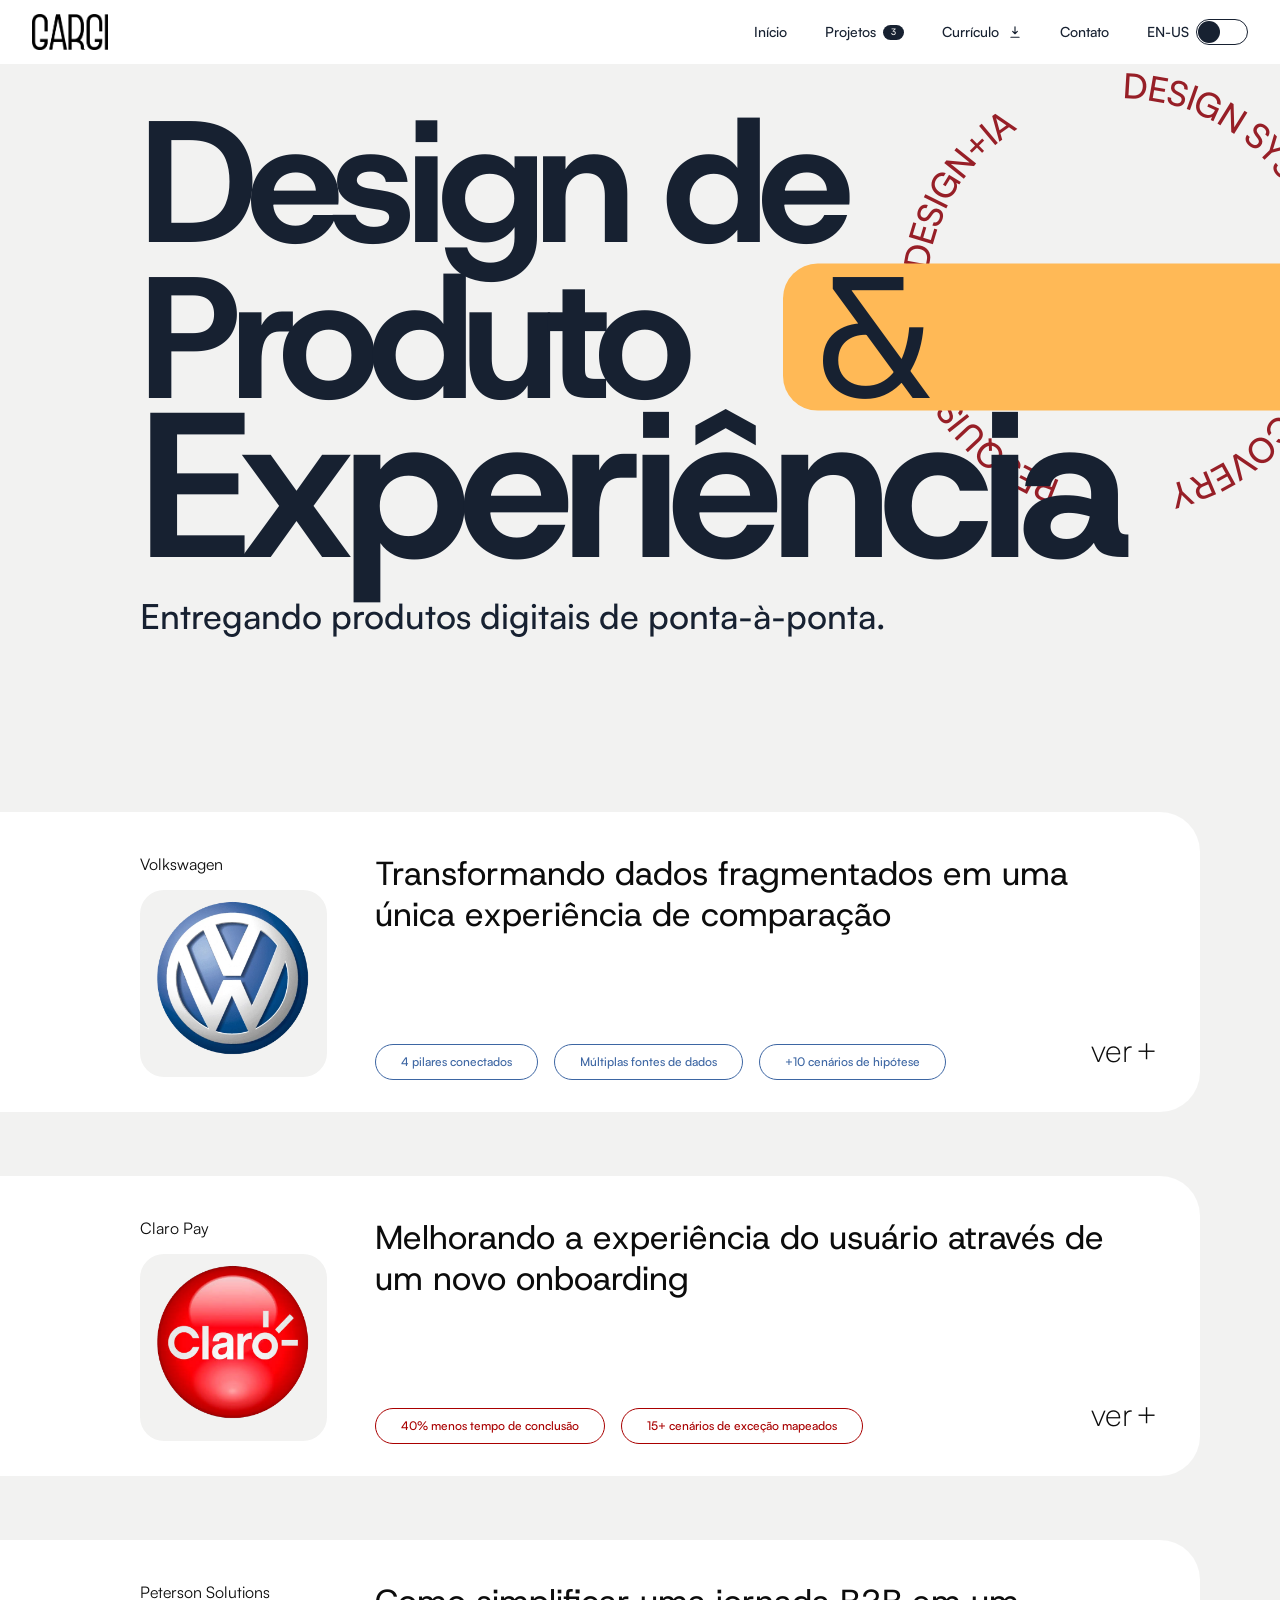
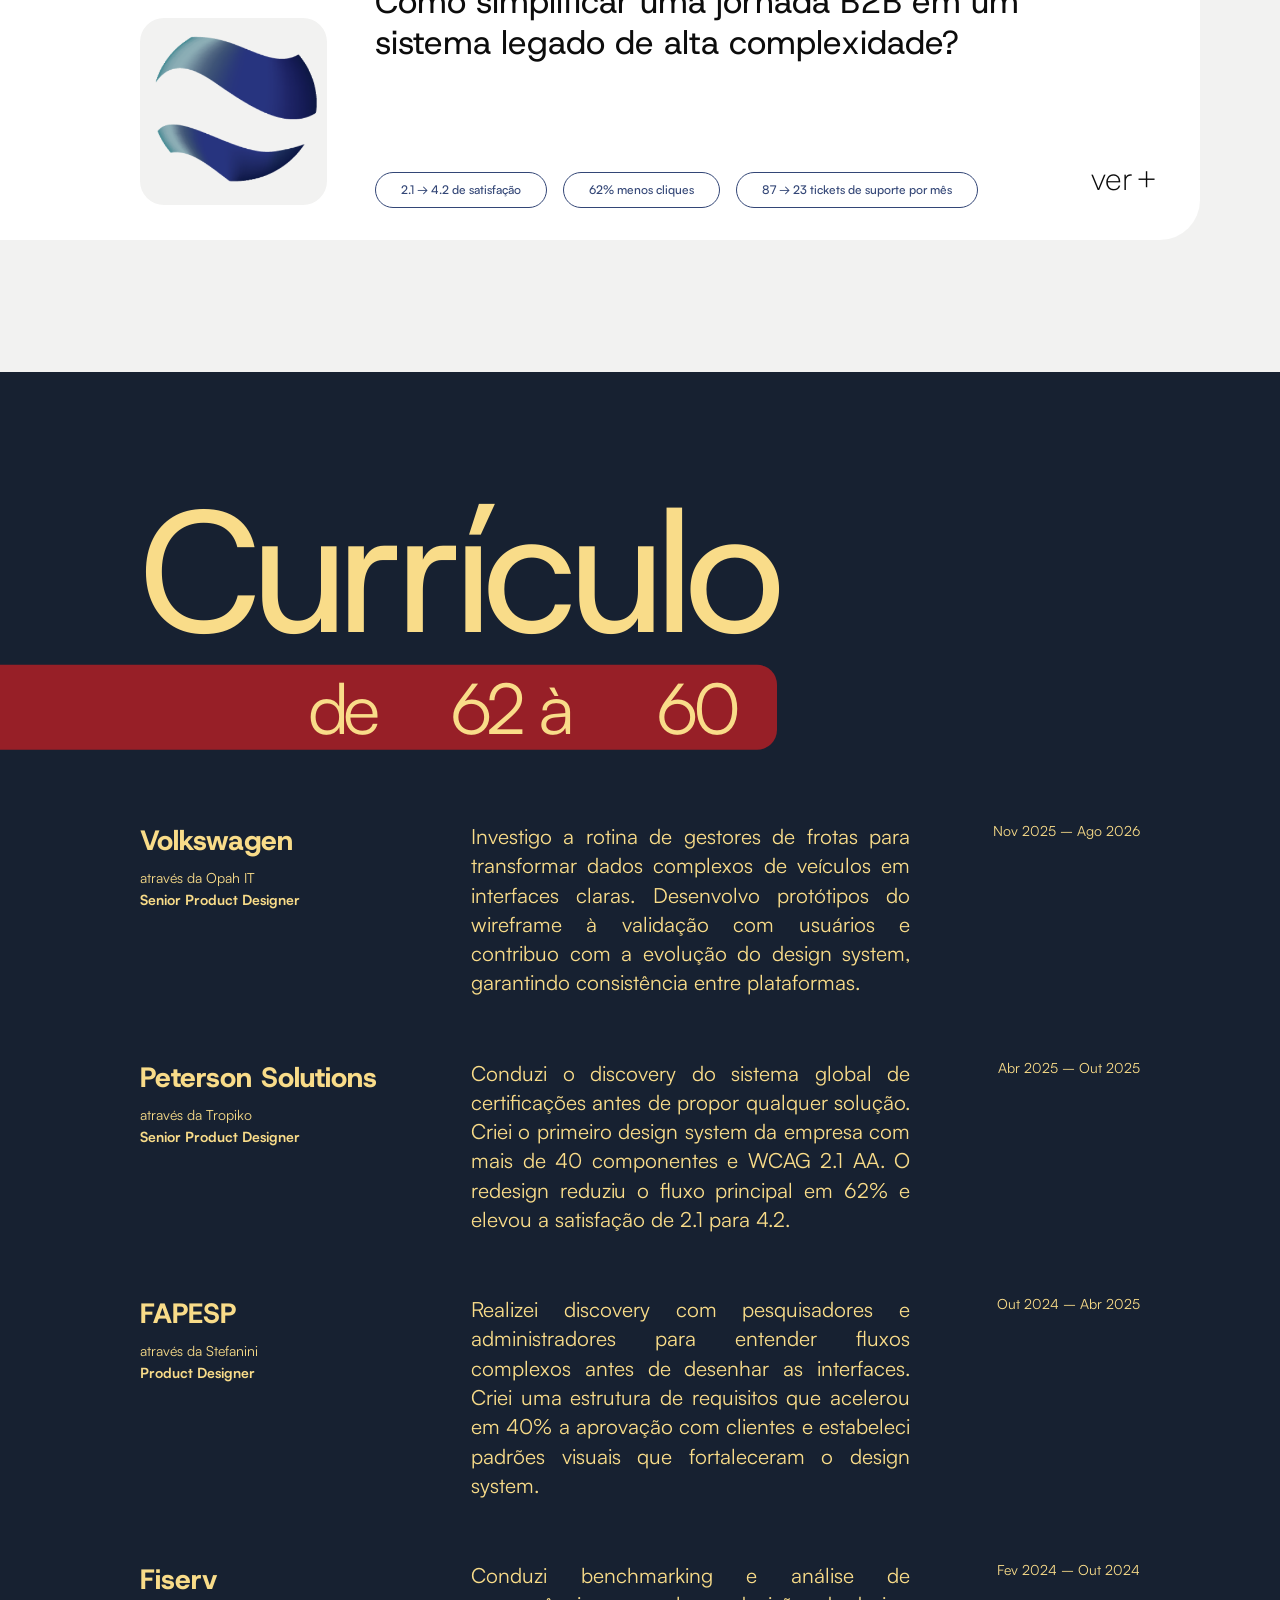
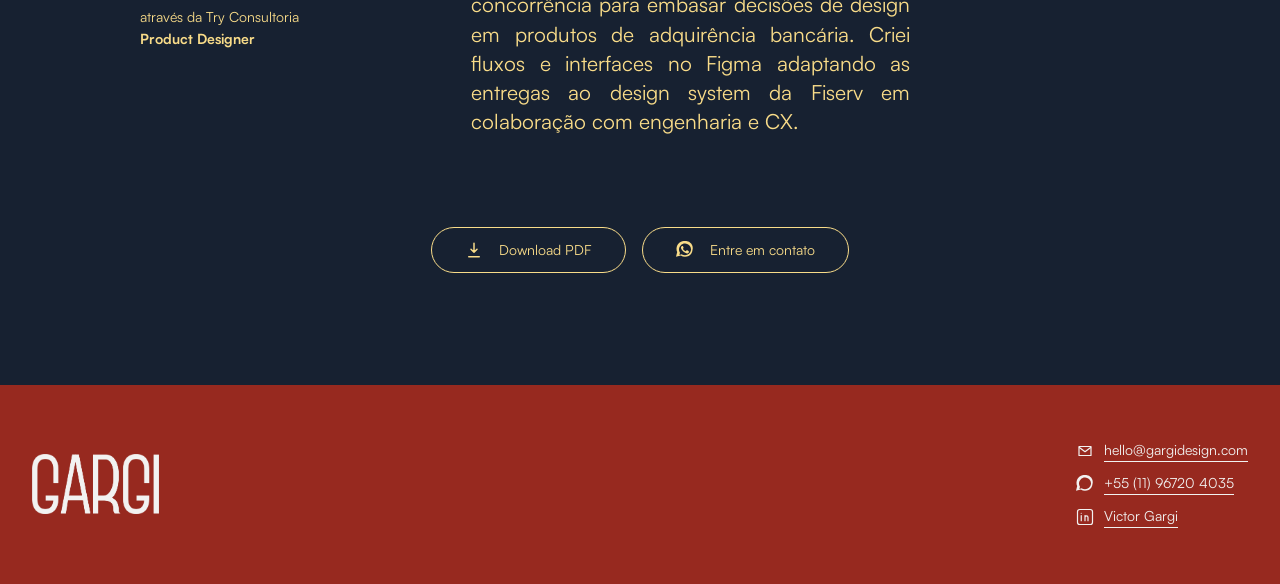
==== index.html @ 641004b5 "Cards de case no mobile: uma tag por linha e "ver +" alinhado ao texto da tag - "ver +" na linha da " ====
<!DOCTYPE html>
<html lang="pt-BR">
<head>
<meta charset="UTF-8">
<meta name="viewport" content="width=device-width, initial-scale=1.0">
<title>Gargi — Design de Produto &amp; Experiência</title>
<meta name="description" content="Victor Gargi — Product Design &amp; Experience. Entregando produtos digitais de ponta-à-ponta.">
<!-- Satoshi é hospedada localmente (assets/fonts) — licença confirmada, ver css/style.css -->
<link rel="stylesheet" href="css/style.css?v=202609301300">
</head>
<body>

<a href="#main" class="skip-link">Skip to main content</a>

<header class="site-header">
  <div class="site-header__container">
    <a href="/" class="logo">
      <img src="assets/images/logo-header.png" alt="Gargi" width="76" height="36" onerror="this.style.opacity=0">
    </a>

    <nav class="nav" aria-label="Navegação principal">
      <a href="#main" class="nav__link">Início</a>

      <div class="nav__item nav__item--dropdown">
        <button class="nav__button" aria-expanded="false" aria-controls="projects-menu">
          Projetos <span class="nav__badge">3</span>
        </button>
        <div class="nav__dropdown" id="projects-menu">
          <ul>
            <li><a href="case-volkswagen.html">Volkswagen</a></li>
            <li><a href="case-claro.html">Claro Pay</a></li>
            <li><a href="case-peterson.html">Peterson Solutions</a></li>
          </ul>
        </div>
      </div>

      <div class="nav__item">
        <a href="#curriculo" class="nav__link">Currículo</a>
        <a href="assets/cv-victor-gargi.pdf" class="nav__icon-link" aria-label="Baixar currículo em PDF" download>
          <svg class="icon icon--download" viewBox="0 0 24 24" fill="none" aria-hidden="true"><path d="M12 3v12m0 0l-4-4m4 4l4-4M5 21h14" stroke="currentColor" stroke-width="2" stroke-linecap="round" stroke-linejoin="round"/></svg>
        </a>
      </div>

      <a href="#footer" class="nav__link">Contato</a>

      <button class="lang-toggle" id="langToggle" type="button" aria-pressed="false" aria-label="Mudar idioma para inglês">
        <span class="lang-toggle__label">EN-US</span>
        <span class="lang-toggle__track"><span class="lang-toggle__thumb"></span></span>
      </button>
    </nav>
  </div>
</header>

<main id="main">

  <section class="section-hero">
    <h1 class="hero-heading js-hero-in" style="--d:0ms">
      <div class="hero-heading__block1">
        <span class="hero-line js-hero-in" style="--d:0ms"><span class="tr-design">Design</span><span class="tr-gap">&#160;</span><span class="tr-de">de</span></span>
        <span class="hero-line"><span class="tr-produto js-hero-in" style="--d:150ms">Produto&#160;&#160;&#160;</span><span class="amp-wrap">
          <span class="pattern-orange js-hero-in" style="--d:300ms" aria-hidden="true"></span>
          <span class="tr-amp js-hero-in" style="--d:850ms">&amp;</span>
        </span></span>
      </div>
      <div class="hero-heading__block2 hero-line js-hero-in" style="--d:600ms">Experiência</div>
      <svg class="curved-text" viewBox="0 0 466 466" aria-hidden="true">
        <path id="curvedTextPath" d="M 233 13 A 220 220 0 1 1 232.99 13" fill="none"/>
        <text>
          <!-- palavras com vãos iguais preenchendo o círculo todo: cada startOffset = soma das
               larguras anteriores + vãos (medidas na Satoshi 500 39px; circunferência 2π·220 ≈ 1382) -->
          <textPath href="#curvedTextPath" startOffset="0.00%">Design Systems</textPath>
          <textPath href="#curvedTextPath" startOffset="31.11%">Discovery</textPath>
          <textPath href="#curvedTextPath" startOffset="55.07%">Pesquisa</textPath>
          <textPath href="#curvedTextPath" startOffset="76.93%">Design+IA</textPath>
        </text>
      </svg>
    </h1>

    <p class="hero-subtitle js-hero-in" style="--d:750ms">Entregando produtos digitais de ponta-à-ponta.</p>
  </section>

  <section class="section-projects" aria-label="Projetos">

    <article class="case-card case-card--volkswagen reveal" id="volkswagen" data-reveal-index="0">
      <div class="case-card__inner">
        <div class="case-card__brand">
          <p class="case-card__client">Volkswagen</p>
          <div class="case-card__icon">
            <img src="assets/images/icon-volkswagen.png" alt="Volkswagen" width="187" height="187" loading="lazy" onerror="this.style.opacity=0">
          </div>
        </div>
        <div class="case-card__content">
          <h3 class="case-card__heading">Transformando dados fragmentados em uma única experiência de comparação</h3>
          <div class="case-card__tags">
            <span class="tag tag--blue">4 pilares conectados</span>
            <span class="tag tag--blue">Múltiplas fontes de dados</span>
            <span class="tag tag--blue">+10 cenários de hipótese</span>
            <a href="case-volkswagen.html" class="case-card__view">ver<span class="plus">&#160;+</span></a>
          </div>
        </div>
      </div>
    </article>

    <article class="case-card case-card--claro reveal" id="claro" data-reveal-index="1">
      <div class="case-card__inner">
        <div class="case-card__brand">
          <p class="case-card__client">Claro Pay</p>
          <div class="case-card__icon">
            <img src="assets/images/icon-claro.png" alt="Claro Pay" width="187" height="187" loading="lazy" onerror="this.style.opacity=0">
          </div>
        </div>
        <div class="case-card__content">
          <h3 class="case-card__heading">Melhorando a experiência do usuário através de um novo onboarding</h3>
          <div class="case-card__tags">
            <span class="tag tag--red">40% menos tempo de conclusão</span>
            <span class="tag tag--red">15+ cenários de exceção mapeados</span>
            <a href="case-claro.html" class="case-card__view">ver<span class="plus">&#160;+</span></a>
          </div>
        </div>
      </div>
    </article>

    <article class="case-card case-card--peterson reveal" id="peterson" data-reveal-index="2">
      <div class="case-card__inner">
        <div class="case-card__brand">
          <p class="case-card__client">Peterson Solutions</p>
          <div class="case-card__icon">
            <img src="assets/images/icon-peterson.png" alt="Peterson Solutions" width="197" height="187" loading="lazy" onerror="this.style.opacity=0">
          </div>
        </div>
        <div class="case-card__content">
          <h3 class="case-card__heading">Como simplificar uma jornada B2B em um sistema legado de alta complexidade?</h3>
          <div class="case-card__tags">
            <span class="tag tag--navy">2.1 → 4.2 de satisfação</span>
            <span class="tag tag--navy">62% menos cliques</span>
            <span class="tag tag--navy">87 → 23 tickets de suporte por mês</span>
            <a href="case-peterson.html" class="case-card__view">ver<span class="plus">&#160;+</span></a>
          </div>
        </div>
      </div>
    </article>

  </section>

  <section class="section-resume" id="curriculo">
    <div class="section-resume__container">
      <header class="resume-header">
        <h2 class="resume-heading">Currículo</h2>
        <div class="resume-daterange"><span>de <span class="count" data-count-to="2019">2019</span></span> <span class="dash">à</span> <span><span class="count" data-count-to="2026">2026</span></span></div>
      </header>

      <ol class="resume-list">
        <li class="resume-item reveal" data-reveal-index="0">
          <div class="resume-item__who">
            <h3>Volkswagen</h3>
            <p class="resume-item__via">através da Opah IT</p>
            <p class="resume-item__role">Senior Product Designer</p>
          </div>
          <p class="resume-item__desc">Investigo a rotina de gestores de frotas para transformar dados complexos de veículos em interfaces claras. Desenvolvo protótipos do wireframe à validação com usuários e contribuo com a evolução do design system, garantindo consistência entre plataformas.</p>
          <p class="resume-item__date">Nov 2025 – Ago 2026</p>
        </li>
        <li class="resume-item reveal" data-reveal-index="1">
          <div class="resume-item__who">
            <h3>Peterson Solutions</h3>
            <p class="resume-item__via">através da Tropiko</p>
            <p class="resume-item__role">Senior Product Designer</p>
          </div>
          <p class="resume-item__desc">Conduzi o discovery do sistema global de certificações antes de propor qualquer solução. Criei o primeiro design system da empresa com mais de 40 componentes e WCAG 2.1 AA. O redesign reduziu o fluxo principal em 62% e elevou a satisfação de 2.1 para 4.2.</p>
          <p class="resume-item__date">Abr 2025 – Out 2025</p>
        </li>
        <li class="resume-item reveal" data-reveal-index="2">
          <div class="resume-item__who">
            <h3>FAPESP</h3>
            <p class="resume-item__via">através da Stefanini</p>
            <p class="resume-item__role">Product Designer</p>
          </div>
          <p class="resume-item__desc">Realizei discovery com pesquisadores e administradores para entender fluxos complexos antes de desenhar as interfaces. Criei uma estrutura de requisitos que acelerou em 40% a aprovação com clientes e estabeleci padrões visuais que fortaleceram o design system.</p>
          <p class="resume-item__date">Out 2024 – Abr 2025</p>
        </li>
        <li class="resume-item reveal" data-reveal-index="3">
          <div class="resume-item__who">
            <h3>Fiserv</h3>
            <p class="resume-item__via">através da Try Consultoria</p>
            <p class="resume-item__role">Product Designer</p>
          </div>
          <p class="resume-item__desc">Conduzi benchmarking e análise de concorrência para embasar decisões de design em produtos de adquirência bancária. Criei fluxos e interfaces no Figma adaptando as entregas ao design system da Fiserv em colaboração com engenharia e CX.</p>
          <p class="resume-item__date">Fev 2024 – Out 2024</p>
        </li>
      </ol>

      <div class="resume-actions">
        <a href="assets/cv-victor-gargi.pdf" class="pill-button" download>
          <svg class="icon" viewBox="0 0 24 24" fill="none" aria-hidden="true"><path d="M12 3v12m0 0l-4-4m4 4l4-4M5 21h14" stroke="currentColor" stroke-width="2" stroke-linecap="round" stroke-linejoin="round"/></svg>
          Download PDF
        </a>
        <a href="https://wa.me/5511967204035" class="pill-button" target="_blank" rel="noopener">
          <svg class="icon" viewBox="0 0 24 24" fill="none" aria-hidden="true"><path d="M20.5 3.5A10.4 10.4 0 0012 0 10.5 10.5 0 001.6 14.8L0 21l6.4-1.6A10.5 10.5 0 0012 21a10.4 10.4 0 008.5-4.4A10.4 10.4 0 0022 12a10.4 10.4 0 00-1.5-8.5zM12 19a8 8 0 01-4.1-1.1l-.3-.2-3.1.8.8-3-.2-.3A8 8 0 1120 12a8 8 0 01-8 7zm4.4-5.9c-.2-.1-1.4-.7-1.7-.8s-.4-.1-.6.1-.7.8-.9 1-.3.2-.6.1a6.6 6.6 0 01-1.9-1.2 7.2 7.2 0 01-1.3-1.7c-.1-.2 0-.4.1-.5l.4-.4.2-.4a.5.5 0 000-.4c0-.1-.6-1.4-.8-1.9s-.4-.4-.6-.4h-.5a1 1 0 00-.7.3 2.9 2.9 0 00-.9 2.2 5.1 5.1 0 001.1 2.7 11.6 11.6 0 004.5 4c.6.3 1.1.4 1.5.6a3.6 3.6 0 001.6.1 2.7 2.7 0 001.8-1.2 2.2 2.2 0 00.1-1.2c-.1-.1-.2-.2-.4-.3z" fill="currentColor"/></svg>
          Entre em contato
        </a>
      </div>
    </div>
  </section>

</main>

<footer class="site-footer" id="footer">
  <div class="site-footer__container">
    <a href="/" class="logo logo--footer">
      <img src="assets/images/logo-footer.png" alt="Gargi" width="127" height="60" onerror="this.style.opacity=0">
    </a>

    <div class="footer-contact">
      <button class="footer-contact__item" id="copyEmail" type="button">
        <svg class="icon" viewBox="0 0 24 24" fill="none" aria-hidden="true"><path d="M4 6h16v12H4z" stroke="currentColor" stroke-width="1.6" stroke-linejoin="round"/><path d="M4 7l8 6 8-6" stroke="currentColor" stroke-width="1.6" stroke-linejoin="round"/></svg>
        <span><!--email_off-->hello@gargidesign.com<!--/email_off--></span>
      </button>
      <a class="footer-contact__item" href="https://wa.me/5511967204035" target="_blank" rel="noopener">
        <svg class="icon" viewBox="0 0 24 24" fill="none" aria-hidden="true"><path d="M20.5 3.5A10.4 10.4 0 0012 0 10.5 10.5 0 001.6 14.8L0 21l6.4-1.6A10.5 10.5 0 0012 21a10.4 10.4 0 008.5-4.4A10.4 10.4 0 0022 12a10.4 10.4 0 00-1.5-8.5zM12 19a8 8 0 01-4.1-1.1l-.3-.2-3.1.8.8-3-.2-.3A8 8 0 1120 12a8 8 0 01-8 7z" fill="currentColor"/></svg>
        <span>+55 (11) 96720 4035</span>
      </a>
      <a class="footer-contact__item" href="https://www.linkedin.com/in/victor-gargi/" target="_blank" rel="noopener">
        <svg class="icon" viewBox="0 0 24 24" fill="none" aria-hidden="true"><rect x="2" y="2" width="20" height="20" rx="3" stroke="currentColor" stroke-width="1.6"/><path d="M7 10v7M7 7v.01M12 17v-4.5a2 2 0 014 0V17M12 10v7" stroke="currentColor" stroke-width="1.6" stroke-linecap="round"/></svg>
        <span>Victor Gargi</span>
      </a>
    </div>
  </div>
</footer>

<script src="js/main.js?v=202609292010"></script>
</body>
</html>
---- css/style.css ----
/* ===================================================================
   Gargi — Portfolio · Design tokens & base
   Fonte de verdade: Figma "gargiPortfolio2026" · frame "01 - Home"

   Fontes (definitivas):
   - Satoshi: hospedada localmente (assets/fonts) — licença confirmada
     (Indian Type Foundry / Fontshare, uso comercial + web liberado).
   - Host Grotesk: hospedada localmente (assets/fonts), fonte de exibição
     definitiva para títulos grandes — licença SIL Open Font License
     (Google Fonts / Element Type), uso comercial + web liberado.
     Fonte variável (var. weight axis 100–900), um único arquivo cobre
     todos os pesos.
   =================================================================== */

@font-face {
  font-family: 'Satoshi';
  src: url('../assets/fonts/satoshi-regular.woff2') format('woff2');
  font-weight: 400; font-style: normal; font-display: swap;
}
@font-face {
  font-family: 'Satoshi';
  src: url('../assets/fonts/satoshi-italic.woff2') format('woff2');
  font-weight: 400; font-style: italic; font-display: swap;
}
@font-face {
  font-family: 'Satoshi';
  src: url('../assets/fonts/satoshi-light.woff2') format('woff2');
  font-weight: 300; font-style: normal; font-display: swap;
}
@font-face {
  font-family: 'Satoshi';
  src: url('../assets/fonts/satoshi-medium.woff2') format('woff2');
  font-weight: 500; font-style: normal; font-display: swap;
}
@font-face {
  font-family: 'Satoshi';
  src: url('../assets/fonts/satoshi-bold.woff2') format('woff2');
  font-weight: 700; font-style: normal; font-display: swap;
}
@font-face {
  font-family: 'Satoshi';
  src: url('../assets/fonts/satoshi-black.woff2') format('woff2');
  font-weight: 900; font-style: normal; font-display: swap;
}

@font-face {
  font-family: 'Host Grotesk';
  src: url('../assets/fonts/host-grotesk-variable.woff2') format('woff2-variations');
  font-weight: 100 900; font-style: normal; font-display: swap;
}
@font-face {
  font-family: 'Host Grotesk';
  src: url('../assets/fonts/host-grotesk-italic-variable.woff2') format('woff2-variations');
  font-weight: 100 900; font-style: italic; font-display: swap;
}

:root {
  /* cores */
  --ink: #172131;              /* texto principal / header / bg currículo */
  --card-ink: #0c0c0c;         /* texto dos cards de projeto */
  --paper: #ffffff;
  --paper-alt: #f2f2f1;
  --cream: #f9dc89;            /* texto sobre fundo escuro (currículo) */
  --red-pattern: #971f27;      /* PatternRed */
  --red-footer: #97291f;       /* fundo do footer */
  --orange-pattern: #FFB956;   /* PatternOrange — sólido, sem transparência */
  --curve-red: #971f27;        /* texto curvo "Design Systems..." */

  --accent-blue: #3d66a3;      /* tags Volkswagen */
  --accent-red: #a90000;       /* tags Claro */
  --accent-navy: #334676;      /* tags Peterson */

  /* tipografia */
  --font-display: 'Host Grotesk', 'Satoshi', sans-serif;
  --font-body: 'Satoshi', sans-serif;

  /* layout */
  --gutter: 140px;
  --header-h: 64px;
  --max-w: 1440px;
}

* { box-sizing: border-box; }
/* overflow-x: clip (em vez de hidden) corta o vazamento horizontal sem transformar
   html/body em contêiner de rolagem — com hidden nos dois, position: sticky
   (header, títulos de seção) deixa de funcionar. hidden fica como fallback. */
html { scroll-behavior: smooth; overflow-x: hidden; overflow-x: clip; }
body {
  margin: 0;
  background: var(--paper-alt); /* F2F2F1 — o header e os cards ficam #FFFFFF por cima, criando o contraste */
  color: var(--ink);
  font-family: var(--font-body);
  -webkit-font-smoothing: antialiased;
  overflow-x: hidden; /* contém o vazamento proposital do PatternOrange/PatternRed sem alargar a página */
  overflow-x: clip;
}
img { max-width: 100%; display: block; }
a { color: inherit; text-decoration: none; }
ul, ol { margin: 0; padding: 0; list-style: none; }
h1, h2, h3, p { margin: 0; }
button { font: inherit; background: none; border: none; cursor: pointer; color: inherit; padding: 0; }

.skip-link {
  position: absolute;
  left: 112px;
  top: -47px;
  width: 173px;
  padding: 10px 14px;
  background: var(--ink);
  color: var(--paper);
  border-radius: 0 0 8px 8px;
  z-index: 1000;
  transition: top .2s ease;
}
.skip-link:focus { top: 0; }

.icon { width: 18px; height: 18px; }

/* ===================================================================
   Header
   =================================================================== */
.site-header {
  position: sticky;
  top: 0;
  z-index: 100;
  background: var(--paper);
  height: var(--header-h);
  display: flex;
  align-items: center;
}
.site-header__container {
  width: 100%;
  max-width: var(--max-w);
  margin: 0 auto;
  display: flex;
  align-items: center;
  justify-content: space-between;
  padding: 16px 32px;
}
.logo img { height: 36px; width: auto; }

.nav { display: flex; align-items: center; gap: 38px; }
.nav__link, .nav__button {
  font-family: var(--font-body);
  font-weight: 500;
  font-size: 14px;
  color: var(--ink);
  display: inline-flex;
  align-items: center;
}
.nav__item { display: flex; align-items: center; gap: 9px; position: relative; }
.nav__item--dropdown { gap: 7px; }
.nav__button { gap: 7px; }
.nav__badge {
  background: var(--ink);
  color: var(--paper-alt);
  font-size: 9px;
  border-radius: 999px;
  padding: 1px 8px 2px;
  line-height: normal;
}
.nav__icon-link { color: var(--ink); display: inline-flex; }
.nav__icon-link .icon { width: 14px; height: 14px; }

.nav__dropdown {
  position: absolute;
  top: 100%;
  left: 50%;
  transform: translateX(-50%);
  padding-top: 13px;
  width: 280px;
  opacity: 0;
  pointer-events: none;
  transition: opacity .15s ease;
}
.nav__item--dropdown:hover .nav__dropdown,
.nav__item--dropdown:focus-within .nav__dropdown,
.nav__item--dropdown.is-open .nav__dropdown {
  opacity: 1;
  pointer-events: auto;
}
.nav__dropdown ul {
  background: rgba(242, 149, 79, 0.95);
  backdrop-filter: blur(6.5px);
  border-radius: 14px;
  padding: 21px 24px 21px 38px;
  display: flex;
  flex-direction: column;
  gap: 20px;
}
.nav__dropdown a { font-size: 17px; color: var(--ink); }

.lang-toggle { display: inline-flex; align-items: center; gap: 7px; }
.lang-toggle__label { font-family: var(--font-body); font-weight: 500; font-size: 14px; }
.lang-toggle__track {
  position: relative;
  width: 52px;
  height: 26px;
  border: 1px solid var(--ink);
  border-radius: 999px;
  display: block;
}
.lang-toggle__thumb {
  position: absolute;
  top: 1px;
  left: 1px;
  width: 22px;
  height: 22px;
  border-radius: 50%;
  background: var(--ink);
  transition: transform .2s ease;
}
.lang-toggle[aria-pressed="true"] .lang-toggle__thumb { transform: translateX(26px); }

/* --- Menu mobile (hambúrguer) — o botão é criado por main.js --- */
.nav-toggle { display: none; }

@media (max-width: 820px) {
  .nav-toggle {
    display: inline-flex;
    flex-direction: column;
    justify-content: center;
    gap: 6px;
    width: 44px;
    height: 44px;
    margin-right: -10px;
    padding: 10px;
    background: none;
    border: 0;
    color: var(--ink);
    cursor: pointer;
  }
  .nav-toggle__bar {
    display: block;
    width: 100%;
    height: 2px;
    border-radius: 2px;
    background: currentColor;
    transition: transform .35s cubic-bezier(.16,.8,.3,1), opacity .2s ease;
  }
  .is-menu-open .nav-toggle__bar:nth-child(1) { transform: translateY(8px) rotate(45deg); }
  .is-menu-open .nav-toggle__bar:nth-child(2) { opacity: 0; }
  .is-menu-open .nav-toggle__bar:nth-child(3) { transform: translateY(-8px) rotate(-45deg); }

  /* Painel: ocupa a tela abaixo do header */
  .js-nav .nav {
    position: fixed;
    top: var(--header-h);
    left: 0; right: 0; bottom: 0;
    flex-direction: column;
    align-items: flex-start;
    flex-wrap: nowrap;
    gap: 28px;
    padding: 36px var(--gutter) 48px;
    background: var(--paper);
    overflow-y: auto;
    opacity: 0;
    visibility: hidden;
    transform: translateY(-12px);
    transition: opacity .3s ease, transform .35s cubic-bezier(.16,.8,.3,1), visibility 0s linear .35s;
  }
  .js-nav.is-menu-open .nav {
    opacity: 1;
    visibility: visible;
    transform: none;
    transition-delay: 0s;
  }
  /* Itens entram em cascata */
  .js-nav .nav > * {
    opacity: 0;
    transform: translateY(10px);
    transition: opacity .35s ease, transform .45s cubic-bezier(.16,.8,.3,1);
  }
  .js-nav.is-menu-open .nav > * { opacity: 1; transform: none; }
  .js-nav.is-menu-open .nav > :nth-child(2) { transition-delay: .04s; }
  .js-nav.is-menu-open .nav > :nth-child(3) { transition-delay: .08s; }
  .js-nav.is-menu-open .nav > :nth-child(4) { transition-delay: .12s; }
  .js-nav.is-menu-open .nav > :nth-child(5) { transition-delay: .16s; }

  .js-nav .nav__link,
  .js-nav .nav__button {
    font-family: var(--font-display);
    font-weight: 800;
    font-size: 28px;
    line-height: 1.1;
  }
  .js-nav .nav__badge { font-size: 11px; }
  .js-nav .nav__icon-link .icon { width: 20px; height: 20px; }

  /* "Projetos": a lista fica sempre aberta dentro do painel */
  .js-nav .nav__item--dropdown { flex-direction: column; align-items: flex-start; gap: 0; }
  .js-nav .nav__dropdown {
    position: static;
    width: auto;
    padding-top: 14px;
    opacity: 1;
    pointer-events: auto;
    transform: none;
  }
  .js-nav .nav__dropdown ul {
    background: none;
    backdrop-filter: none;
    padding: 0 0 0 4px;
    gap: 12px;
  }
  .js-nav .nav__dropdown ul li { opacity: 1; transform: none; }
  .js-nav .nav__dropdown a { font-size: 18px; }
  .js-nav .lang-toggle { margin-top: 8px; }

  html.is-menu-locked { overflow: hidden; }
}

@media (max-width: 820px) and (prefers-reduced-motion: reduce) {
  .js-nav .nav, .js-nav .nav > *, .nav-toggle__bar { transition: none; }
}

/* ===================================================================
   Hero
   =================================================================== */
.section-hero {
  position: relative;
  max-width: var(--max-w);
  margin: 0 auto;
  padding: 40px var(--gutter) 140px; /* mais respiro entre o título e os cases */
  overflow: visible;
}

.hero-heading {
  position: relative;
  z-index: 1;
  font-family: var(--font-display);
  font-weight: 700;
  color: var(--ink);
  margin: 0 0 8px;
  /* matches block1's own font-size — needed so .curved-text (a direct child
     used purely for em-based responsive sizing) inherits the right scale */
  font-size: clamp(48px, 13.5vw, 194px);
}

/* Line 1+2 "Design de / Produto &" — Figma: 194px / line-height 149px */
.hero-heading__block1 {
  font-size: clamp(48px, 13.5vw, 194px);
  line-height: 0.9;   /* Figma: 149/194=0.768, mas a fonte substituta (General Sans) tem
                          ascendente/descendente maiores que a Typo Grotesk original — 0.9
                          evita colisão entre linhas. Reavaliar quando trocarmos a fonte real. */
}
.tr-design    { letter-spacing: -0.046em; }  /* -9px  @194px */
.tr-gap       { letter-spacing: -0.093em; }  /* -18px @194px */
.tr-de        { letter-spacing: -0.052em; }  /* -10px @194px */
.tr-produto   { letter-spacing: -0.057em; }  /* -11px @194px */

/* Line 3 "Experiência" — Figma: 231px / line-height 110px, distinctly bigger + tighter */
.hero-heading__block2 {
  font-size: clamp(57px, 16.1vw, 231px);
  line-height: 0.65;   /* Figma: 110/231=0.476 — mesma ressalva de métrica da fonte acima */
  letter-spacing: -0.048em; /* -11px @231px */
  margin-top: 0.02em;
}

/* PatternOrange — highlight bar centered on the & glyph (vertically centered
   via top:50%/translateY, so it tracks the glyph's own line box regardless
   of font metrics) and bled out to the true right edge of the page — same
   "past the page" language as the case cards below. */
.amp-wrap {
  position: relative;
  display: inline-block;
}
.tr-amp {
  position: relative;
  z-index: 2;
  letter-spacing: 0.026em; /* +5px @194px */
  font-weight: 400;
}
.pattern-orange {
  position: absolute;
  left: -0.18em;
  top: 50%;
  width: 100vw;
  height: 0.85em;
  background: var(--orange-pattern);
  border-radius: 0.2em;
  z-index: 0;
  transform: translateY(-50%);
  transform-origin: left center;
}

/* Curved "wheel" — lives inside the hero heading (so its em-based size
   tracks the heading's responsive font-size) but is unpinned from the &
   and anchored instead to the heading's own right edge, bleeding out past
   the page's right edge (clipped by body's overflow-x: hidden). Negative
   z-index so it passes BEHIND both the orange badge and the heading
   lettering, instead of sitting on top of them. */
.curved-text {
  position: absolute;
  top: -0.1em;
  right: -1.1em;
  width: 2.4em;
  height: 2.4em;
  overflow: visible;
  z-index: -1;
  pointer-events: none;
}
.curved-text text {
  font-family: var(--font-body);
  font-weight: 500;
  font-size: 39px;
  letter-spacing: -1px;
  text-transform: uppercase;
  fill: var(--curve-red);
}

.hero-subtitle {
  position: relative;
  z-index: 1;
  font-family: var(--font-body);
  font-weight: 500;
  font-size: clamp(22px, 2.7vw, 40px);
  line-height: 1.35;
  margin-top: 40px;
}

/* ===================================================================
   Projects — case cards (identity: left edge glued to frame border,
   asymmetric right gap — same "bleed" language as PatternOrange/Red)
   =================================================================== */
.section-projects {
  display: flex;
  flex-direction: column;
  max-width: var(--max-w);
  margin: 0 auto;
  padding-bottom: 100px; /* mais respiro entre os cases e o currículo */
  /* quanto os cards precisam "vazar" pra esquerda pra alcançar a borda real
     da janela (não só a borda do container centralizado) — 0 quando a
     janela é mais estreita que --max-w, já que aí o container já encosta
     na borda real e não há o que compensar. */
  --edge-bleed: min(0px, calc((var(--max-w) - 100vw) / 2));
}

.case-card { padding: 32px 80px 32px 0; }
.case-card__inner {
  background: var(--paper);
  border-radius: 0 40px 40px 0;
  display: flex;
  gap: 48px;
  align-items: flex-start;
  /* o vazamento vai só no retângulo/fundo visual (esse box), não no
     .case-card em volta — por isso o padding-left cresce na mesma medida
     que a margem negativa encolhe: o conteúdo (ícone/texto) continua
     exatamente na mesma posição de antes, só o fundo branco que se estende
     mais pra esquerda. Isso evita que o card "infle" de tamanho total. */
  margin-left: var(--edge-bleed);
  width: calc(100% - var(--edge-bleed));
  padding: 41px 90px 32px calc(var(--gutter) - var(--edge-bleed));
  min-height: 300px;
}
.case-card__brand { display: flex; flex-direction: column; gap: 15px; flex-shrink: 0; }
.case-card__client { font-family: var(--font-body); font-size: 16px; color: var(--card-ink); }
.case-card__icon {
  width: 187px;
  height: 187px;
  border-radius: 24px;
  overflow: hidden;
  background: #f2f2f1;
}
.case-card__icon img { width: 100%; height: 100%; object-fit: cover; }

.case-card__content {
  position: relative;
  flex: 1 1 0;
  display: flex;
  flex-direction: column;
  justify-content: space-between;
  min-height: 227px;
}
.case-card__view {
  position: absolute;
  right: -42px;
  bottom: 8px;
  font-family: var(--font-body);
  font-weight: 300;
  font-size: 32px;
  color: var(--card-ink);
  display: inline-flex;
}
.case-card__view .plus { letter-spacing: -5px; }
.case-card__heading {
  font-family: var(--font-display);
  font-weight: 400;
  font-size: clamp(24px, 2.6vw, 40px);
  line-height: 1.25;
  color: var(--card-ink);
  max-width: 46ch;
}
.case-card__tags { display: flex; flex-wrap: wrap; gap: 0 16px; margin-top: 16px; }
.tag {
  font-family: var(--font-body);
  font-weight: 500;
  font-size: 12px;
  border: 1px solid;
  border-radius: 40px;
  padding: 9px 25px;
  white-space: nowrap;
}
.tag--blue { color: var(--accent-blue); border-color: var(--accent-blue); }
.tag--red { color: var(--accent-red); border-color: var(--accent-red); }
.tag--navy { color: var(--accent-navy); border-color: var(--accent-navy); }

/* ===================================================================
   Currículo (resume)
   =================================================================== */
.section-resume {
  background: var(--ink); /* fundo sempre full-bleed, sem max-width aqui */
  color: var(--cream);
}
.section-resume__container {
  /* mesma estrutura do .section-hero: centraliza E aplica o gutter no
     mesmo elemento — antes o gutter era aplicado no .section-resume (full
     width) e só depois centralizava por dentro, o que gerava um inset
     diferente do resto da página sempre que a tela é mais larga que
     --max-w + gutters. Não mexe em nada da faixa/tag, que usa left:-100vw
     relativo ao próprio .resume-daterange, independente desse padding. */
  position: relative;
  max-width: var(--max-w);
  margin: 0 auto;
  padding: 112px var(--gutter);
}

.resume-header {
  position: relative;
  z-index: 1;
  display: flex;
  flex-direction: column;
  align-items: flex-start; /* sem isso, o flex esticava heading E faixa pra
                               largura toda do container (causa raiz do
                               "Currículo" e da medição em JS saírem errados) */
  gap: 0;
  /* setado pelo main.js com a largura real renderizada de .resume-heading
     ("Currículo"), pra faixa terminar exatamente no fim da palavra —
     mantido como fallback até o JS rodar */
  --resume-stripe-w: 320px;
}
.resume-heading {
  display: inline-block;
  font-family: var(--font-display);
  font-weight: 400;
  font-size: clamp(72px, 13.5vw, 194px);
  letter-spacing: -0.045em;
  line-height: 1.02;
  color: var(--cream);
}
/* PatternRed — largura travada no fim de "Currículo" (--resume-stripe-w),
   data alinhada à direita com 42px de margem até a ponta da tag, ponta
   arredondada à direita e sangrando pela esquerda (bem além da borda real
   da página). */
.resume-daterange {
  position: relative;
  display: flex;
  align-self: flex-start; /* .resume-header é flex-column e por padrão
                              esticava esse item pra largura toda */
  align-items: center;
  justify-content: flex-end;
  gap: 18px;
  padding-right: 42px;
  width: var(--resume-stripe-w);
  font-family: var(--font-body);
  font-weight: 400;
  font-size: clamp(36px, 5.5vw, 80px);
  letter-spacing: -0.08em;
  color: var(--cream);
}
.resume-daterange::before {
  content: '';
  position: absolute;
  top: 50%;
  left: -100vw;
  right: 0;
  transform: translateY(-50%);
  height: 1.2em;
  border-radius: 0 20px 20px 0;
  background: var(--red-pattern);
  z-index: 0;
}
.resume-daterange > * { position: relative; z-index: 1; }

.resume-list { position: relative; z-index: 1; padding-top: 40px; }
.resume-item {
  display: flex;
  gap: 80px;
  padding: 27px 0 34px;
}
.resume-item__who { flex: 0 0 251px; display: flex; flex-direction: column; gap: 4px; }
.resume-item__who h3 {
  font-family: var(--font-display);
  font-weight: 800;
  font-size: 28px;
  color: var(--cream);
  margin-bottom: 6px;
}
.resume-item__via { font-family: var(--font-body); font-size: 14px; color: var(--cream); }
.resume-item__role { font-family: var(--font-body); font-weight: 700; font-size: 14px; color: var(--cream); }
.resume-item__desc {
  flex: 1 1 0;
  max-width: 760px;
  font-family: var(--font-body);
  font-size: 20.9px;
  line-height: 1.4;
  text-align: justify;
  color: var(--cream);
}
.resume-item__date {
  flex: 0 0 150px;
  text-align: right;
  font-family: var(--font-body);
  font-size: 14px;
  color: var(--cream);
}

.resume-actions {
  position: relative;
  z-index: 1;
  display: flex;
  justify-content: center;
  gap: 16px;
  padding-top: 56px;
  flex-wrap: wrap;
}
.pill-button {
  display: inline-flex;
  align-items: center;
  gap: 16px;
  min-width: 190px;
  justify-content: center;
  padding: 13px 33px;
  border-radius: 999px;
  border: 1px solid var(--cream);
  font-family: var(--font-body);
  font-size: 14px;
  color: var(--cream);
}
.pill-button .icon { width: 18px; height: 18px; }

/* ===================================================================
   Footer
   =================================================================== */
.site-footer { background: var(--red-footer); color: var(--paper-alt); }
.site-footer__container {
  max-width: var(--max-w);
  margin: 0 auto;
  display: flex;
  align-items: center;
  justify-content: space-between;
  /* mesmo recuo lateral do .site-header__container, pra o logo do rodapé
     ficar alinhado com o do header */
  padding: 56px 32px;
  flex-wrap: wrap;
  gap: 40px;
}
.logo--footer img { height: 60px; width: auto; }

.footer-contact { display: flex; flex-direction: column; gap: 12px; align-items: flex-start; }
.footer-contact__item {
  display: inline-flex;
  align-items: center;
  gap: 10px;
  font-family: var(--font-body);
  font-size: 14px;
  color: var(--paper-alt);
}
.footer-contact__item span {
  border-bottom: 1px solid var(--paper-alt);
  padding-bottom: 2px;
}
.footer-contact__item .icon { width: 18px; height: 18px; }

/* ===================================================================
   Microinterações
   =================================================================== */

/* --- Entrada do Hero: fade + slide sutil ao carregar, um após o outro --- */
.js-hero-in {
  opacity: 0;
  transform: translateY(18px);
  transition: opacity .8s cubic-bezier(.16,.8,.3,1), transform .8s cubic-bezier(.16,.8,.3,1);
  transition-delay: var(--d, 0ms);
}
.js-hero-in.is-in { opacity: 1; transform: translateY(0); }
/* título: o h1 só faz fade (leva o texto curvo junto); o resto entra em
   sequência — "Design de" e "Produto" deslizando da esquerda, a faixa laranja
   vindo da direita (de fora da página) e "Experiência" da esquerda; o "&" só
   entra depois que a faixa assenta, deslizando por cima dela */
.hero-heading.js-hero-in { transform: none; }
.hero-line { display: block; }
.hero-line.js-hero-in,
.tr-produto.js-hero-in {
  display: inline-block;
  transform: translateX(-0.35em);
  transition-duration: .9s;
}
.hero-line.js-hero-in { display: block; }
.hero-line.js-hero-in.is-in,
.tr-produto.js-hero-in.is-in { transform: translateX(0); }
/* faixa: entra inteira pela direita, sem fade (já começa fora da tela) */
.pattern-orange.js-hero-in {
  opacity: 1;
  transform: translate(100%, -50%);
  transition: transform 1s cubic-bezier(.16,.8,.3,1) var(--d, 0ms);
}
.pattern-orange.js-hero-in.is-in { transform: translate(0, -50%); }
/* "&": percorre um bom trecho da faixa; o fade é curto para o deslize aparecer */
.tr-amp.js-hero-in {
  display: inline-block;
  transform: translateX(2em);
  transition: opacity .3s ease var(--d, 0ms), transform .75s cubic-bezier(.16,.8,.3,1) var(--d, 0ms);
}
.tr-amp.js-hero-in.is-in { transform: translateX(0); }

/* Texto curvo: rotação lenta e contínua */
@media (prefers-reduced-motion: no-preference) {
  .curved-text {
    animation: spin-slow 40s linear infinite;
    transform-origin: 50% 50%;
  }
}
@keyframes spin-slow { to { transform: rotate(360deg); } }

/* --- Navegação --- */
.nav__link, .nav__button {
  position: relative;
}
.nav__link::after, .nav__button::after {
  content: '';
  position: absolute;
  left: 0; right: 0; bottom: -4px;
  height: 1px;
  background: currentColor;
  transform: scaleX(0);
  transform-origin: left;
  transition: transform .3s cubic-bezier(.16,.8,.3,1);
}
.nav__link:hover::after, .nav__button:hover::after,
.nav__link:focus-visible::after, .nav__button:focus-visible::after { transform: scaleX(1); }

.nav__dropdown {
  transform: translate(-50%, 6px);
  transition: opacity .25s ease, transform .25s cubic-bezier(.16,.8,.3,1);
}
.nav__item--dropdown:hover .nav__dropdown,
.nav__item--dropdown:focus-within .nav__dropdown,
.nav__item--dropdown.is-open .nav__dropdown {
  transform: translate(-50%, 0);
}
.nav__dropdown ul li {
  opacity: 0;
  transform: translateY(6px);
  transition: opacity .3s ease, transform .3s ease;
}
.nav__item--dropdown:hover .nav__dropdown ul li,
.nav__item--dropdown:focus-within .nav__dropdown ul li,
.nav__item--dropdown.is-open .nav__dropdown ul li { opacity: 1; transform: translateY(0); }
.nav__dropdown ul li:nth-child(1) { transition-delay: .03s; }
.nav__dropdown ul li:nth-child(2) { transition-delay: .07s; }
.nav__dropdown ul li:nth-child(3) { transition-delay: .11s; }
.nav__dropdown ul li:nth-child(4) { transition-delay: .15s; }

.lang-toggle__track { transition: border-color .2s ease; }
.lang-toggle__thumb { transition: transform .3s cubic-bezier(.34,1.56,.64,1); }
.lang-toggle:active .lang-toggle__thumb { transform: scale(.82); }
.lang-toggle[aria-pressed="true"]:active .lang-toggle__thumb { transform: translateX(26px) scale(.82); }

/* --- Cards de projeto: hover + entrada por scroll --- */
.case-card__inner {
  transition: transform .35s cubic-bezier(.16,.8,.3,1), box-shadow .35s ease;
}
.case-card__inner:hover {
  transform: translateY(-6px);
  box-shadow: 0 24px 48px -20px rgba(23, 33, 49, .28);
}
.case-card__icon { transition: transform .35s cubic-bezier(.16,.8,.3,1); }
.case-card__inner:hover .case-card__icon { transform: scale(1.04); }
.case-card__view { transition: transform .3s cubic-bezier(.16,.8,.3,1), gap .3s ease; }
.case-card__inner:hover .case-card__view { transform: translateX(6px); }

.reveal {
  opacity: 0;
  transform: translateY(32px);
  transition: opacity .7s cubic-bezier(.16,.8,.3,1), transform .7s cubic-bezier(.16,.8,.3,1);
  transition-delay: calc(var(--reveal-index, 0) * 90ms);
}
.reveal.is-in { opacity: 1; transform: translateY(0); }
/* Cards dos cases: em vez de subir, o retângulo entra inteiro da esquerda
   (de fora da página, do lado em que ele sangra). O deslize fica no
   .case-card__inner com a propriedade `translate` — separada do `transform`
   do hover — e o .case-card continua parado, para o IntersectionObserver
   enxergá-lo na posição real. */
.case-card.reveal { opacity: 1; transform: none; }
.case-card.reveal .case-card__inner {
  translate: -100% 0;
  transition:
    transform .35s cubic-bezier(.16,.8,.3,1),
    box-shadow .35s ease,
    translate 1s cubic-bezier(.16,.8,.3,1) calc(var(--reveal-index, 0) * 120ms);
}
.case-card.reveal.is-in .case-card__inner { translate: 0 0; }

/* --- Entrada do Currículo: mesma lógica da faixa laranja do hero ---
   O main.js põe .is-in no .resume-header quando ele aparece no scroll:
   "Currículo" desliza da direita e, ao mesmo tempo, a faixa vermelha entra
   inteira pela esquerda (de fora da página, do lado em que ela sangra);
   quando a faixa assenta, os números também chegam de fora da página pela
   esquerda, percorrendo a faixa, já contando do zero (a contagem é disparada
   pelo JS junto com o início desse deslize — manter o delay .6s em sincronia
   com COUNT_DELAY no main.js). */
.resume-heading {
  opacity: 0;
  transform: translateX(0.35em);
  transition: opacity .8s cubic-bezier(.16,.8,.3,1), transform .9s cubic-bezier(.16,.8,.3,1);
}
.resume-daterange::before {
  transform: translate(-100%, -50%);
  transition: transform 1s cubic-bezier(.16,.8,.3,1);
}
/* -100vw garante que eles partam de fora da tela em qualquer largura; sem
   fade, como a faixa — o que esconde é estar fora da página */
.resume-daterange > * {
  transform: translateX(-100vw);
  transition: transform 1s cubic-bezier(.16,.8,.3,1) .6s;
}
.resume-header.is-in .resume-heading,
.resume-header.is-in .resume-daterange > * { opacity: 1; transform: translateX(0); }
.resume-header.is-in .resume-daterange::before { transform: translate(0, -50%); }

@media (prefers-reduced-motion: reduce) {
  .js-hero-in, .hero-line.js-hero-in, .tr-produto.js-hero-in, .tr-amp.js-hero-in, .reveal { transition: none; opacity: 1; transform: none; }
  .pattern-orange.js-hero-in { transition: none; transform: translate(0, -50%); }
  .curved-text { animation: none; }
  .case-card__inner, .case-card__icon, .case-card__view, .lang-toggle__thumb { transition: none; }
  .case-card.reveal .case-card__inner { transition: none; translate: none; }
  .resume-heading, .resume-daterange > * { transition: none; opacity: 1; transform: none; }
  .resume-daterange::before { transition: none; transform: translateY(-50%); }
}

/* ===================================================================
   Responsive
   =================================================================== */
@media (max-width: 900px) {
  :root { --gutter: 32px; }
  .nav { gap: 20px; flex-wrap: wrap; }
  .section-hero { padding-bottom: 72px; }
  .section-projects { padding-bottom: 56px; }
  .case-card { padding: 16px 24px 16px 0; }
  /* Card em grade: logo 20% menor (187 → 150px) à esquerda e o título ao
     lado, com o mesmo vão de 24px; tags e "ver +" embaixo, na largura toda
     (tags não quebram linha e não caberiam na coluna ao lado do logo).
     .case-card__brand/__content viram "contents" para os filhos entrarem
     direto na grade. */
  .case-card__inner {
    display: grid;
    /* logo: 150px a partir de ~390px; em telas mais estreitas encolhe para o
       título manter ~128px e não partir palavras no meio */
    grid-template-columns: clamp(80px, 100vw - 240px, 150px) minmax(0, 1fr);
    gap: 0 24px; /* sem o gap de 48px do desktop entre as linhas */
    padding: 32px;
    min-height: 0;
  }
  .case-card__brand, .case-card__content { display: contents; }
  .case-card__client { grid-column: 1 / -1; grid-row: 1; margin-bottom: 12px; }
  .case-card__icon {
    grid-column: 1; grid-row: 2;
    width: 100%; height: auto; aspect-ratio: 1;
    border-radius: 19px; /* 24 × 0,8 */
  }
  .case-card__heading {
    grid-column: 2 / -1; grid-row: 2;
    align-self: center;
    max-width: none;
    font-size: clamp(16px, 4.6vw, 24px);
    line-height: 1.25;
    overflow-wrap: break-word; /* rede de segurança em telas bem estreitas */
  }
  /* tags e "ver +" 20% menores, acompanhando o logo. Uma tag por linha na
     1ª coluna; o "ver +" fica na 2ª, na linha da última tag (as regras com
     :has escolhem a linha conforme o número de tags), com a linha de base do
     texto alinhada à do texto da tag. */
  .case-card__tags {
    grid-column: 1 / -1; grid-row: 3;
    display: grid;
    grid-template-columns: minmax(0, 1fr) auto;
    gap: 10px;
    justify-items: start;
    align-items: baseline;
    margin-top: 40px;
  }
  .case-card .tag { grid-column: 1; font-size: 11px; padding: 6px 20px; }
  .case-card__view {
    grid-column: 2; grid-row: 1;
    position: static;
    line-height: 1;
    font-size: 26px;
  }
  .case-card__tags:has(> .tag:nth-child(2)) .case-card__view { grid-row: 2; }
  .case-card__tags:has(> .tag:nth-child(3)) .case-card__view { grid-row: 3; }
  .case-card__tags:has(> .tag:nth-child(4)) .case-card__view { grid-row: 4; }
  .case-card__view .plus { letter-spacing: -4px; }
  /* telas bem estreitas: as tags mais longas não cabem ao lado do "ver +" —
     ele desce para uma linha própria, no canto direito */
  @media (max-width: 359px) {
    .case-card__tags:has(> .tag:nth-child(1)) .case-card__view { grid-column: 1 / -1; grid-row: auto; justify-self: end; margin-top: 6px; }
  }
  .resume-item { flex-direction: column; gap: 12px; }
  /* idem: as bases de 251px/150px viravam altura e abriam vãos entre os itens */
  .resume-item > .resume-item__who,
  .resume-item > .resume-item__desc,
  .resume-item > .resume-item__date { flex: 0 0 auto; }
  .resume-item__date { text-align: left; }
  .resume-item__desc { text-align: left; font-size: 18px; } /* justificado abre "rios" na coluna estreita */
  /* faixa "de 2019 à 2026": cresce até caber a data, sem quebrar linha */
  .resume-daterange { min-width: max-content; font-size: clamp(26px, 7.5vw, 36px); gap: 10px; padding-right: 24px; }
  .resume-daterange > * { white-space: nowrap; }
  /* contatos do rodapé: área de toque de 44px */
  .footer-contact { gap: 4px; }
  .footer-contact__item { min-height: 44px; }
}
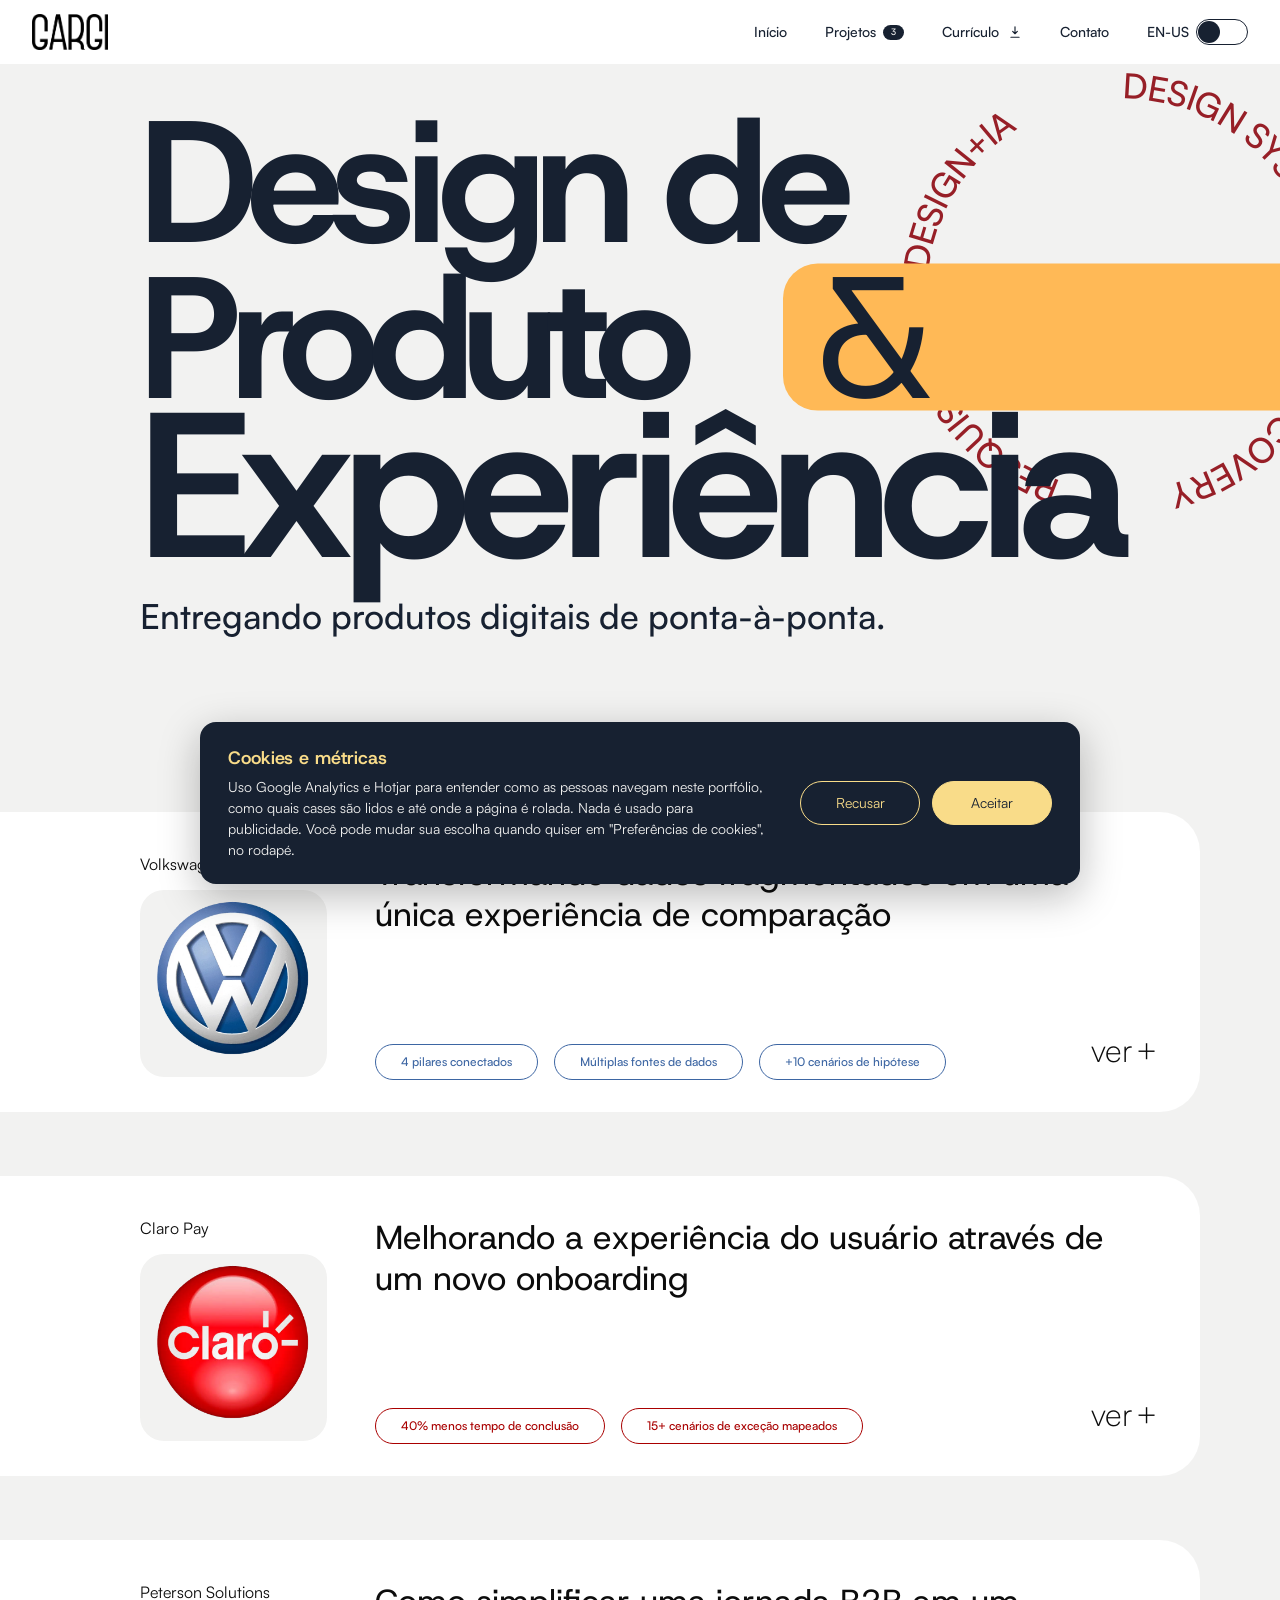
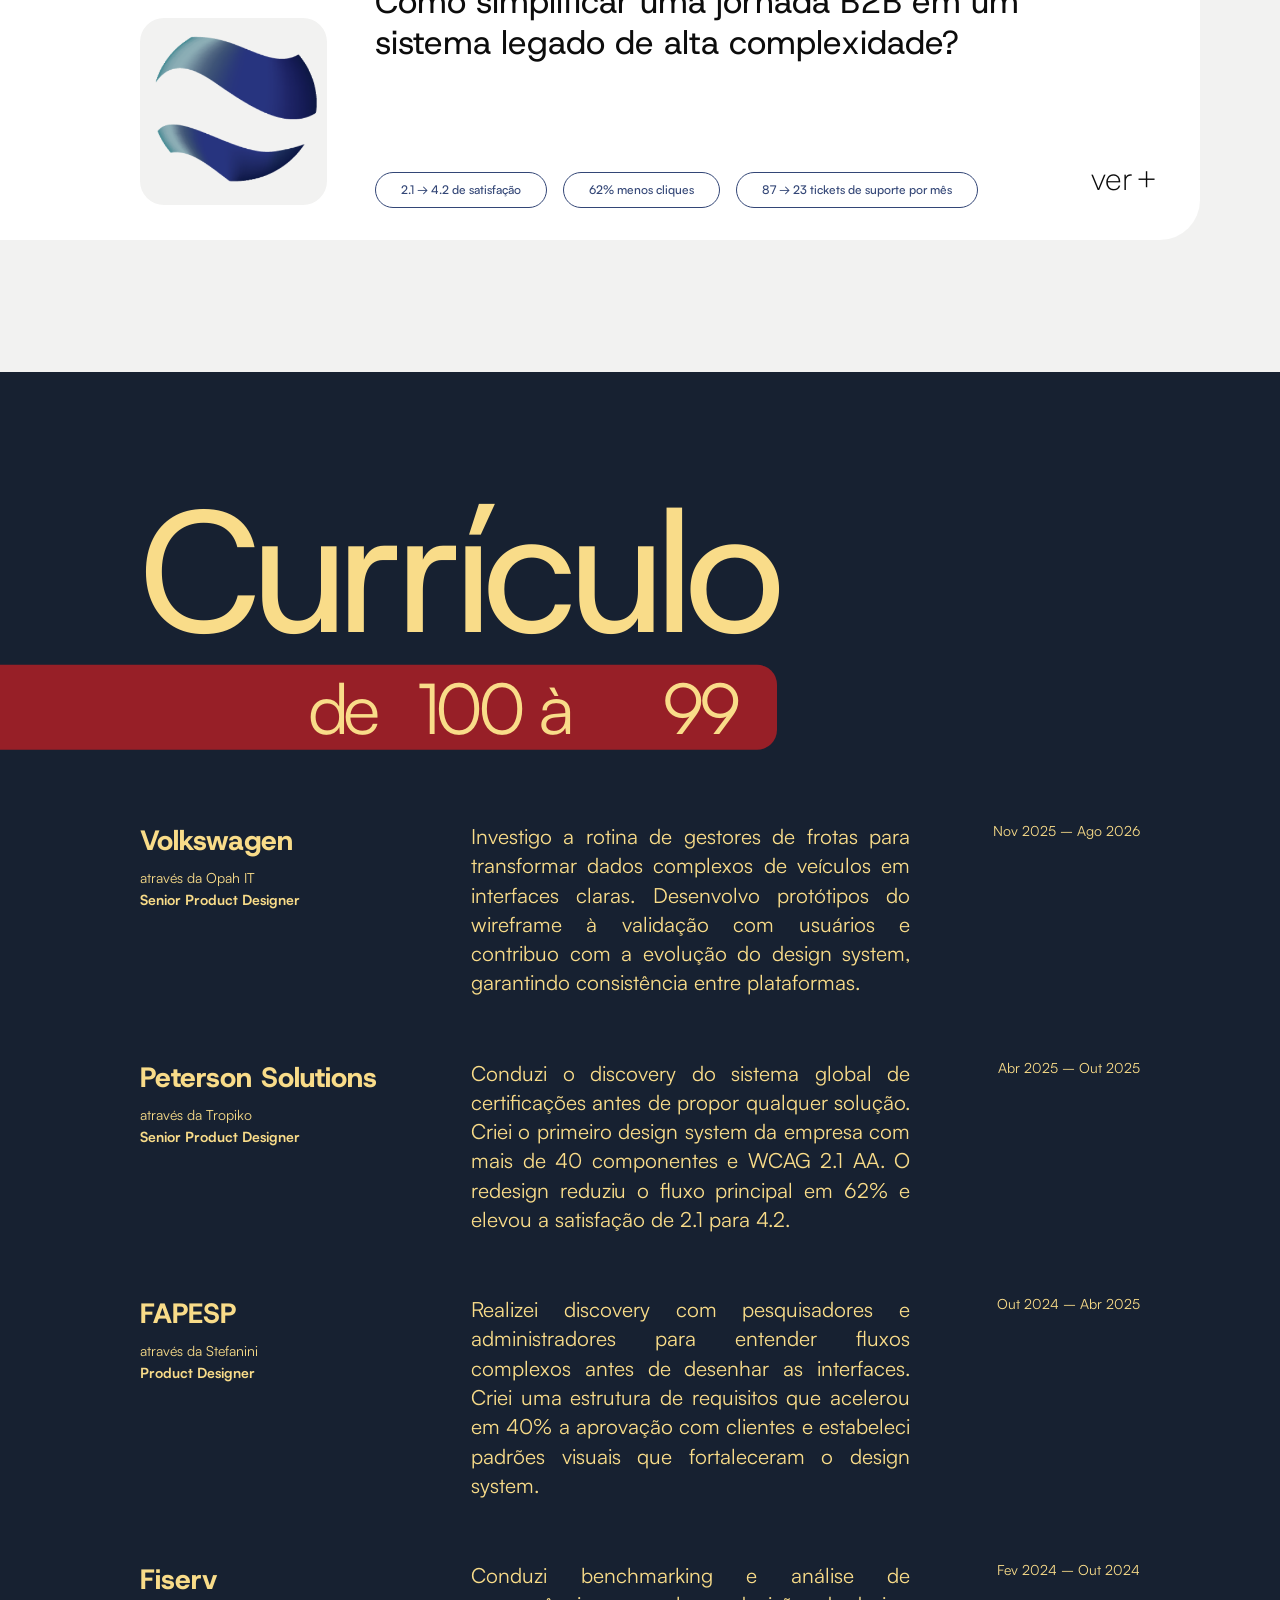
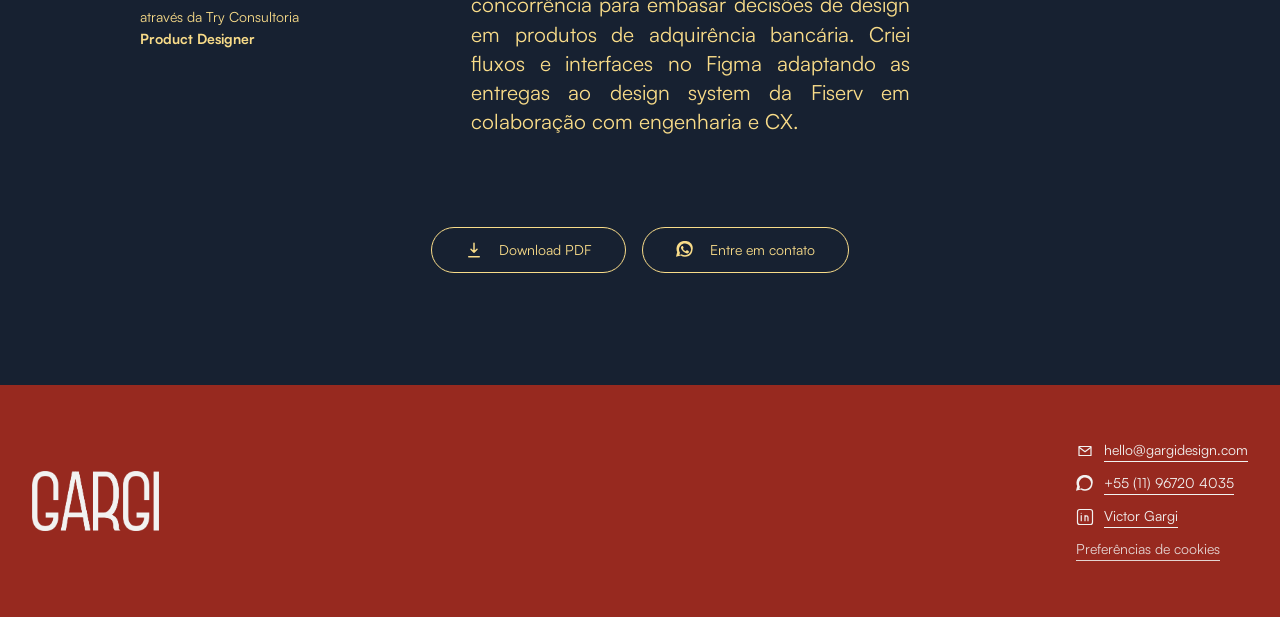
==== commit 6546847b: "Banner de consentimento LGPD + GTM, dropdown "Projetos" amarelo e espaço entre linhas de tags - Bann" ====
--- a/index.html
+++ b/index.html
@@ -3,10 +3,13 @@
 <head>
 <meta charset="UTF-8">
 <meta name="viewport" content="width=device-width, initial-scale=1.0">
+<!-- Consentimento LGPD + Google Tag Manager (GA4 e Hotjar ficam no GTM) -->
+<script src="js/consent.js?v=202609301200"></script>
 <title>Gargi — Design de Produto &amp; Experiência</title>
 <meta name="description" content="Victor Gargi — Product Design &amp; Experience. Entregando produtos digitais de ponta-à-ponta.">
 <!-- Satoshi é hospedada localmente (assets/fonts) — licença confirmada, ver css/style.css -->
-<link rel="stylesheet" href="css/style.css?v=202609301300">
+<link rel="stylesheet" href="css/style.css?v=202609301800">
+<link rel="stylesheet" href="css/consent.css?v=202609300100">
 </head>
 <body>
 
--- a/css/style.css
+++ b/css/style.css
@@ -180,8 +180,7 @@
   pointer-events: auto;
 }
 .nav__dropdown ul {
-  background: rgba(242, 149, 79, 0.95);
-  backdrop-filter: blur(6.5px);
+  background: var(--orange-pattern); /* mesmo amarelo da faixa do "&" na hero */
   border-radius: 14px;
   padding: 21px 24px 21px 38px;
   display: flex;
@@ -491,7 +490,7 @@
   color: var(--card-ink);
   max-width: 46ch;
 }
-.case-card__tags { display: flex; flex-wrap: wrap; gap: 0 16px; margin-top: 16px; }
+.case-card__tags { display: flex; flex-wrap: wrap; gap: 12px 16px; margin-top: 16px; } /* 12px entre linhas quando as tags quebram (tablet) */
 .tag {
   font-family: var(--font-body);
   font-weight: 500;
--- a/css/consent.css
+++ b/css/consent.css
@@ -0,0 +1,90 @@
+/* ===================================================================
+   Gargi — Portfolio · Banner de cookies (LGPD)
+   Usa os tokens de css/style.css (carregar depois dele)
+   =================================================================== */
+
+.consent-banner {
+  position: fixed;
+  left: 16px;
+  right: 16px;
+  bottom: 16px;
+  z-index: 1000;
+  max-width: 880px;
+  margin: 0 auto;
+  background: var(--ink);
+  color: var(--paper-alt);
+  border-radius: 16px;
+  box-shadow: 0 12px 40px rgba(12, 12, 12, .28);
+  opacity: 0;
+  transform: translateY(16px);
+  transition: opacity .35s cubic-bezier(.16,.8,.3,1), transform .45s cubic-bezier(.16,.8,.3,1);
+}
+.consent-banner.is-open { opacity: 1; transform: translateY(0); }
+.consent-banner[hidden] { display: none; }
+
+.consent-banner__inner {
+  display: flex;
+  align-items: center;
+  gap: 32px;
+  padding: 24px 28px;
+}
+.consent-banner__copy { flex: 1 1 auto; min-width: 0; }
+.consent-banner__title {
+  font-family: var(--font-display);
+  font-size: 18px;
+  font-weight: 600;
+  color: var(--cream);
+  margin: 0 0 6px;
+}
+.consent-banner__text {
+  font-family: var(--font-body);
+  font-size: 14px;
+  line-height: 1.5;
+  margin: 0;
+}
+
+.consent-banner__actions { display: flex; gap: 12px; flex-shrink: 0; }
+
+/* mesmas proporções do .pill-button; os dois botões têm o mesmo peso
+   visual, recusar é tão fácil quanto aceitar */
+.consent-btn {
+  display: inline-flex;
+  align-items: center;
+  justify-content: center;
+  min-width: 120px;
+  padding: 12px 28px;
+  border-radius: 999px;
+  border: 1px solid var(--cream);
+  font-family: var(--font-body);
+  font-size: 14px;
+  cursor: pointer;
+  transition: background-color .2s ease, color .2s ease;
+}
+.consent-btn--ghost { background: transparent; color: var(--cream); }
+.consent-btn--ghost:hover { background: rgba(249, 220, 137, .12); }
+.consent-btn--solid { background: var(--cream); color: var(--ink); }
+.consent-btn--solid:hover { background: var(--orange-pattern); border-color: var(--orange-pattern); }
+.consent-btn:focus-visible {
+  outline: 2px solid var(--orange-pattern);
+  outline-offset: 3px;
+}
+
+/* link "Preferências de cookies" no rodapé (herda .footer-contact__item) */
+.footer-contact__item--cookies {
+  background: none;
+  border: 0;
+  padding: 0;
+  cursor: pointer;
+  opacity: .85;
+}
+.footer-contact__item--cookies:hover { opacity: 1; }
+
+@media (max-width: 720px) {
+  .consent-banner__inner { flex-direction: column; align-items: stretch; gap: 20px; padding: 20px; }
+  .consent-banner__actions { width: 100%; }
+  .consent-btn { flex: 1 1 0; min-width: 0; }
+}
+
+@media (prefers-reduced-motion: reduce) {
+  .consent-banner { transition: none; transform: none; }
+}
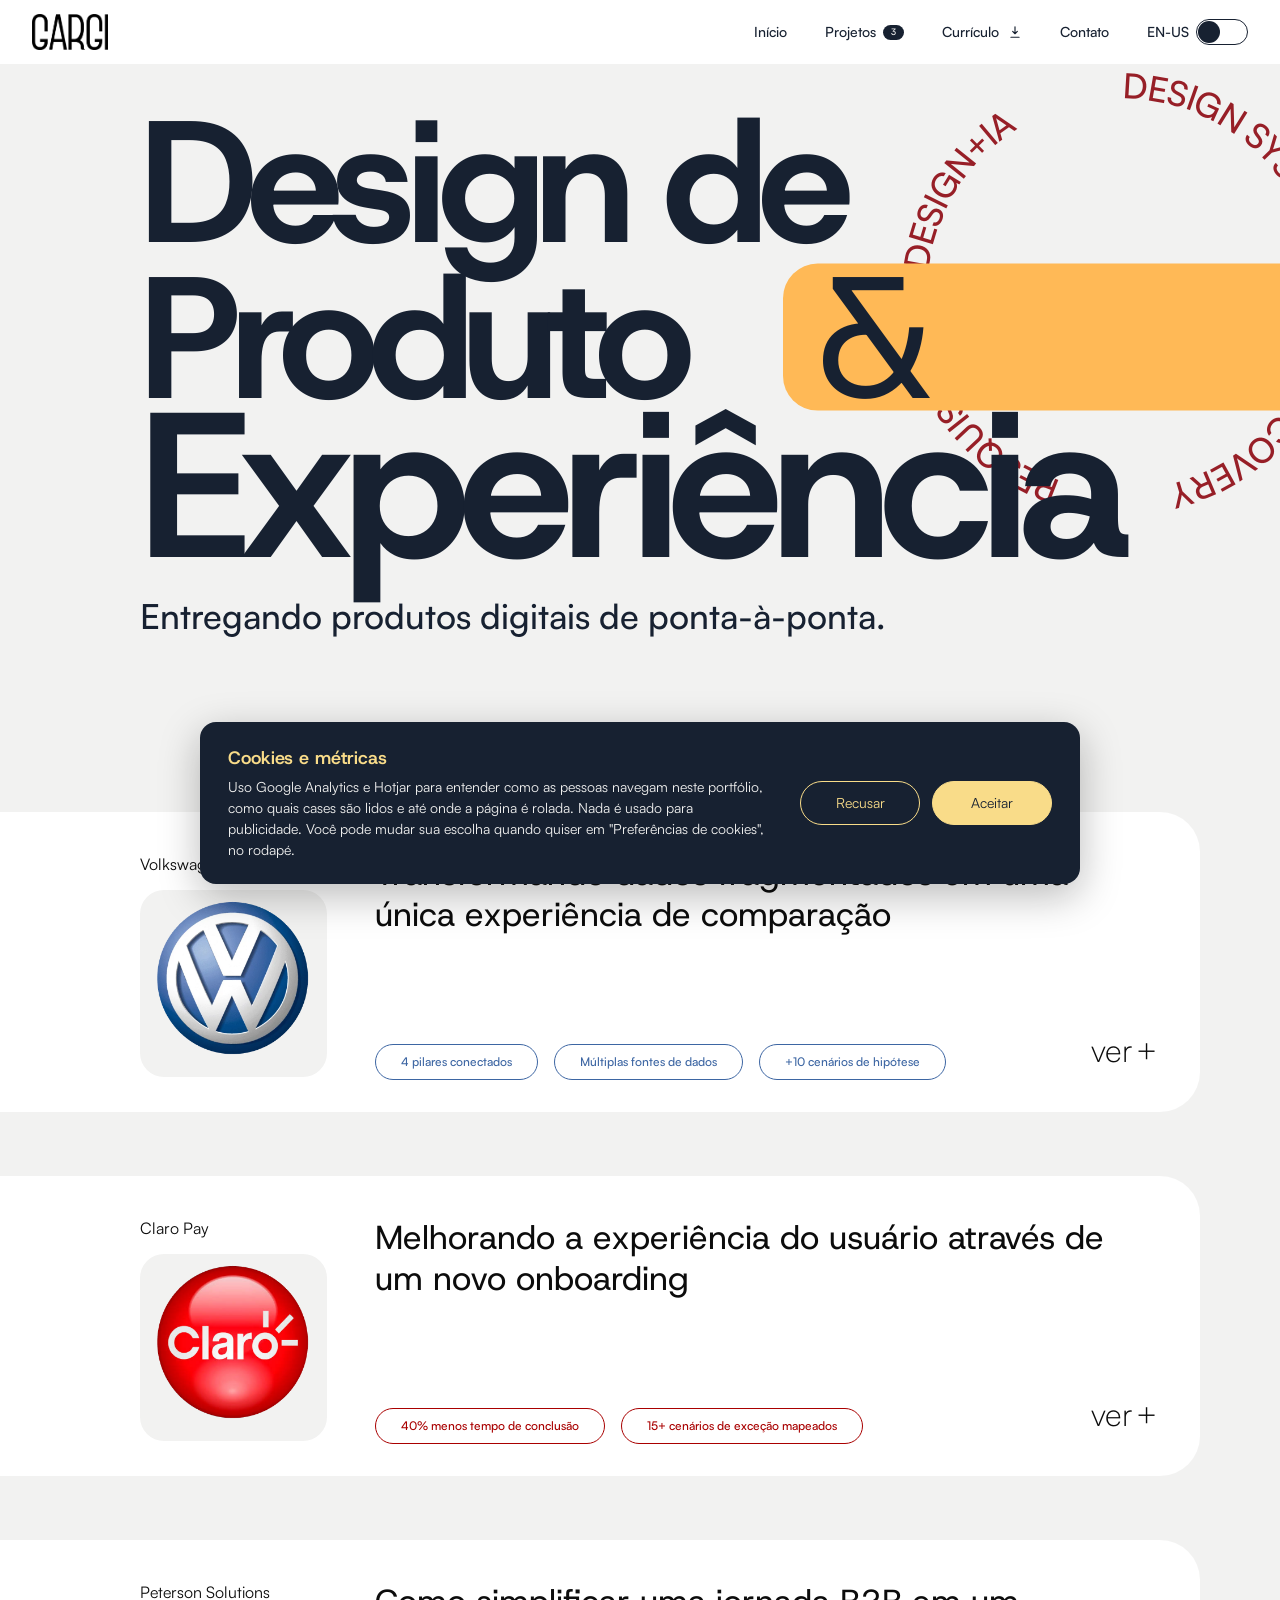
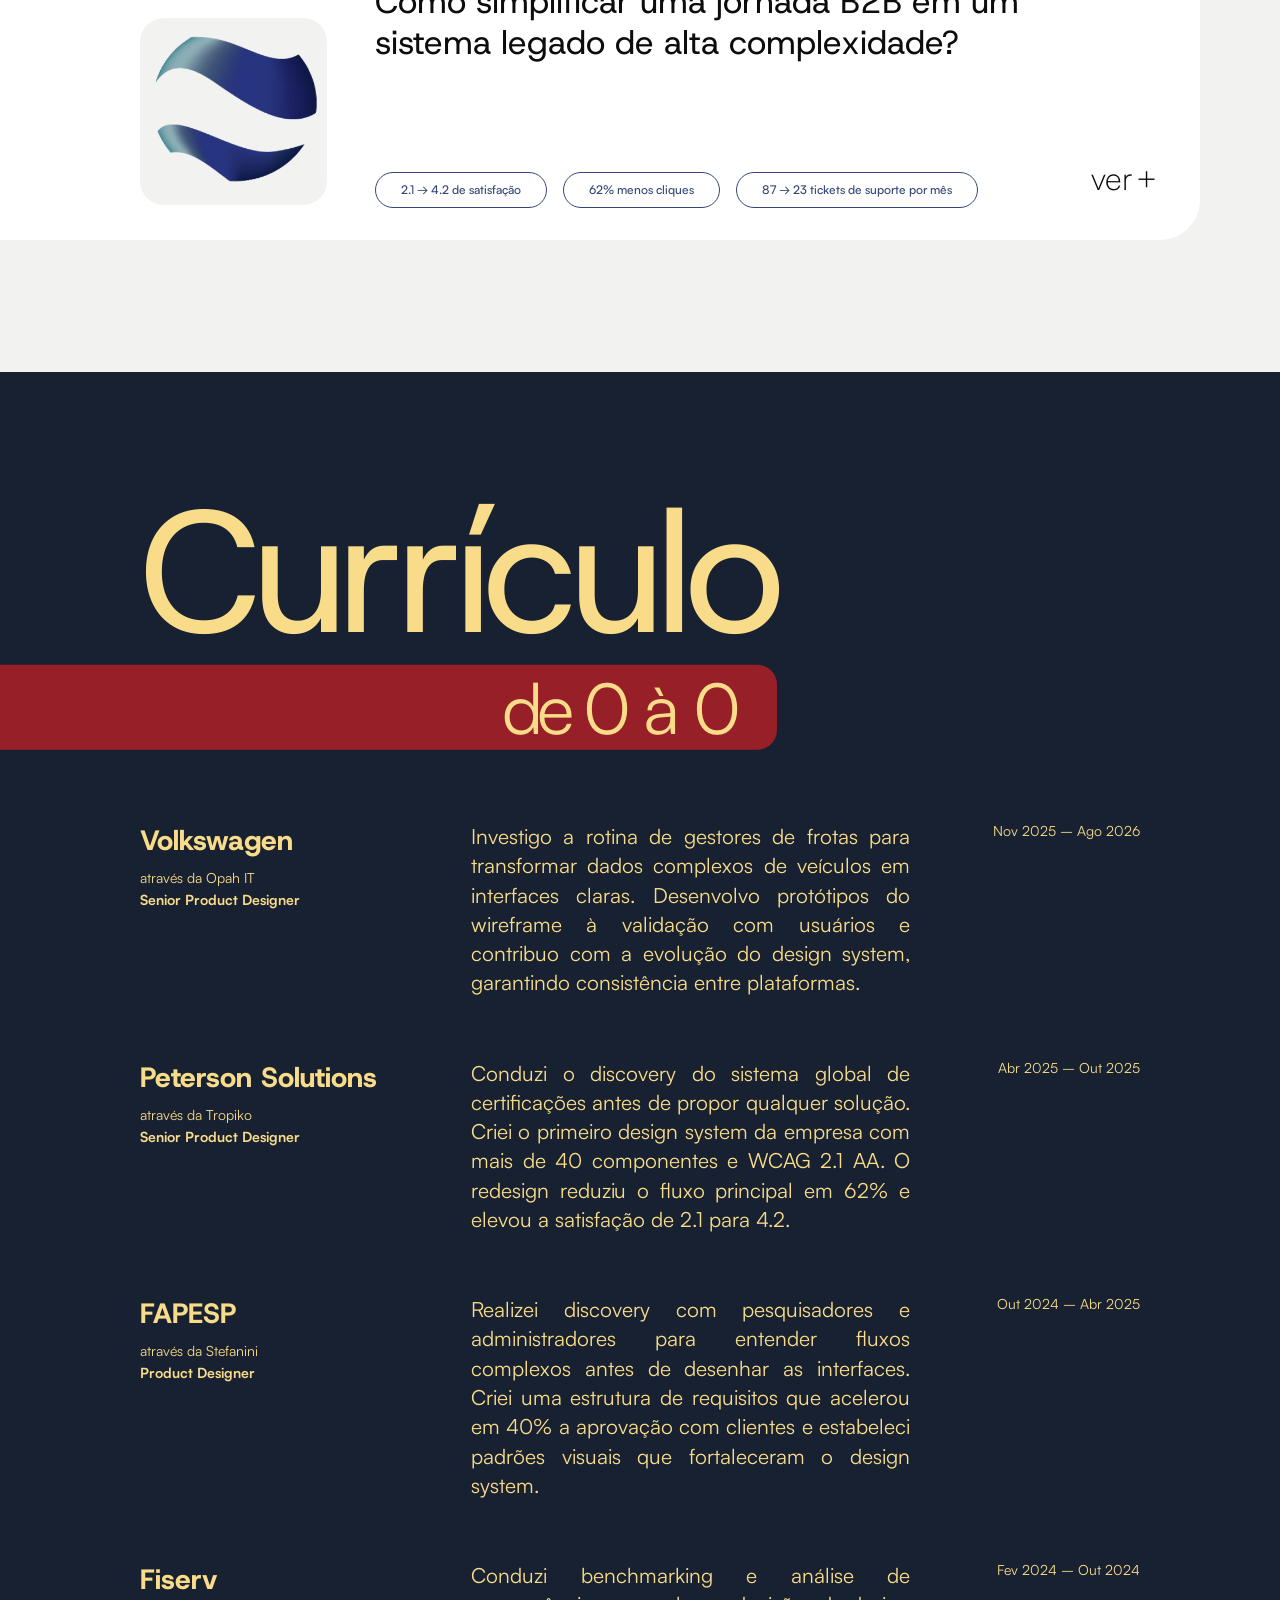
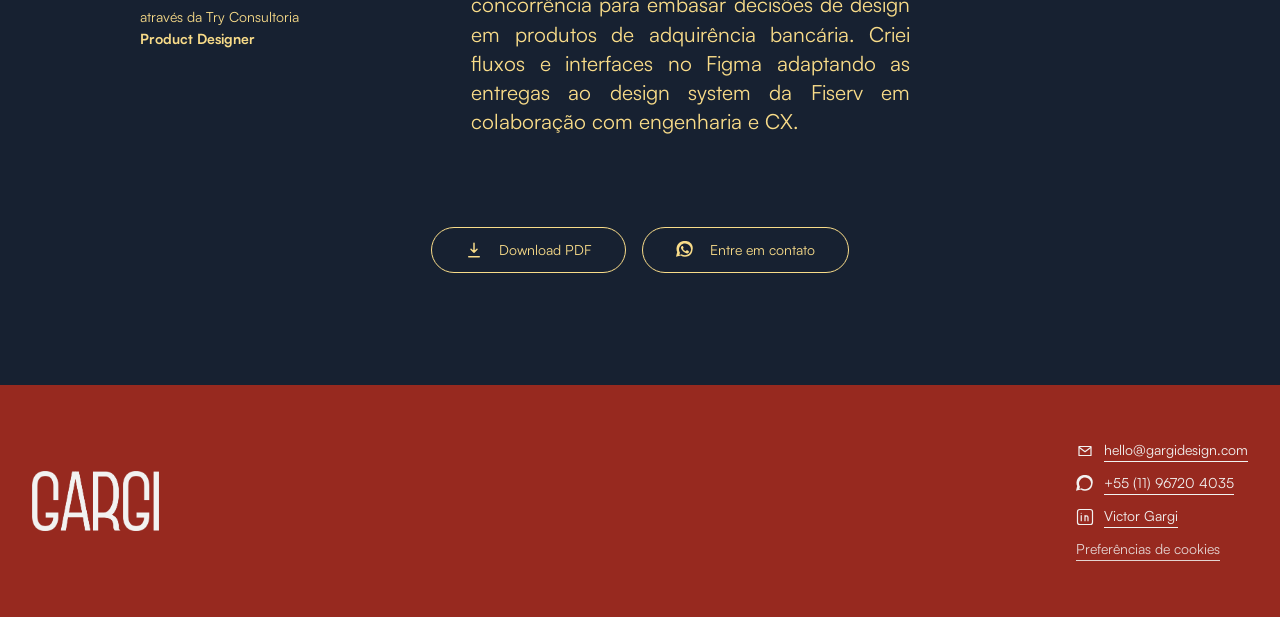
==== commit 9da130c5: "Currículo no tablet: data abaixo do nome e descrição com a largura restante Co-Authored-By: Claude O" ====
--- a/index.html
+++ b/index.html
@@ -8,7 +8,7 @@
 <title>Gargi — Design de Produto &amp; Experiência</title>
 <meta name="description" content="Victor Gargi — Product Design &amp; Experience. Entregando produtos digitais de ponta-à-ponta.">
 <!-- Satoshi é hospedada localmente (assets/fonts) — licença confirmada, ver css/style.css -->
-<link rel="stylesheet" href="css/style.css?v=202609301800">
+<link rel="stylesheet" href="css/style.css?v=202609301900">
 <link rel="stylesheet" href="css/consent.css?v=202609300100">
 </head>
 <body>
--- a/css/style.css
+++ b/css/style.css
@@ -841,6 +841,21 @@
 /* ===================================================================
    Responsive
    =================================================================== */
+/* Tablet: as 3 colunas do currículo (251px + 150px fixos + vãos de 80px)
+   espremiam a descrição em ~180px. A data desce para baixo do nome/cargo
+   e a descrição fica com o resto da largura. */
+@media (min-width: 901px) and (max-width: 1200px) {
+  .resume-item {
+    display: grid;
+    grid-template-columns: 220px minmax(0, 1fr);
+    grid-template-rows: auto 1fr;
+    gap: 12px 48px;
+  }
+  .resume-item__who { grid-column: 1; grid-row: 1; }
+  .resume-item__date { grid-column: 1; grid-row: 2; text-align: left; }
+  .resume-item__desc { grid-column: 2; grid-row: 1 / span 2; max-width: none; text-align: left; } /* justificado abre "rios" na coluna mais estreita */
+}
+
 @media (max-width: 900px) {
   :root { --gutter: 32px; }
   .nav { gap: 20px; flex-wrap: wrap; }
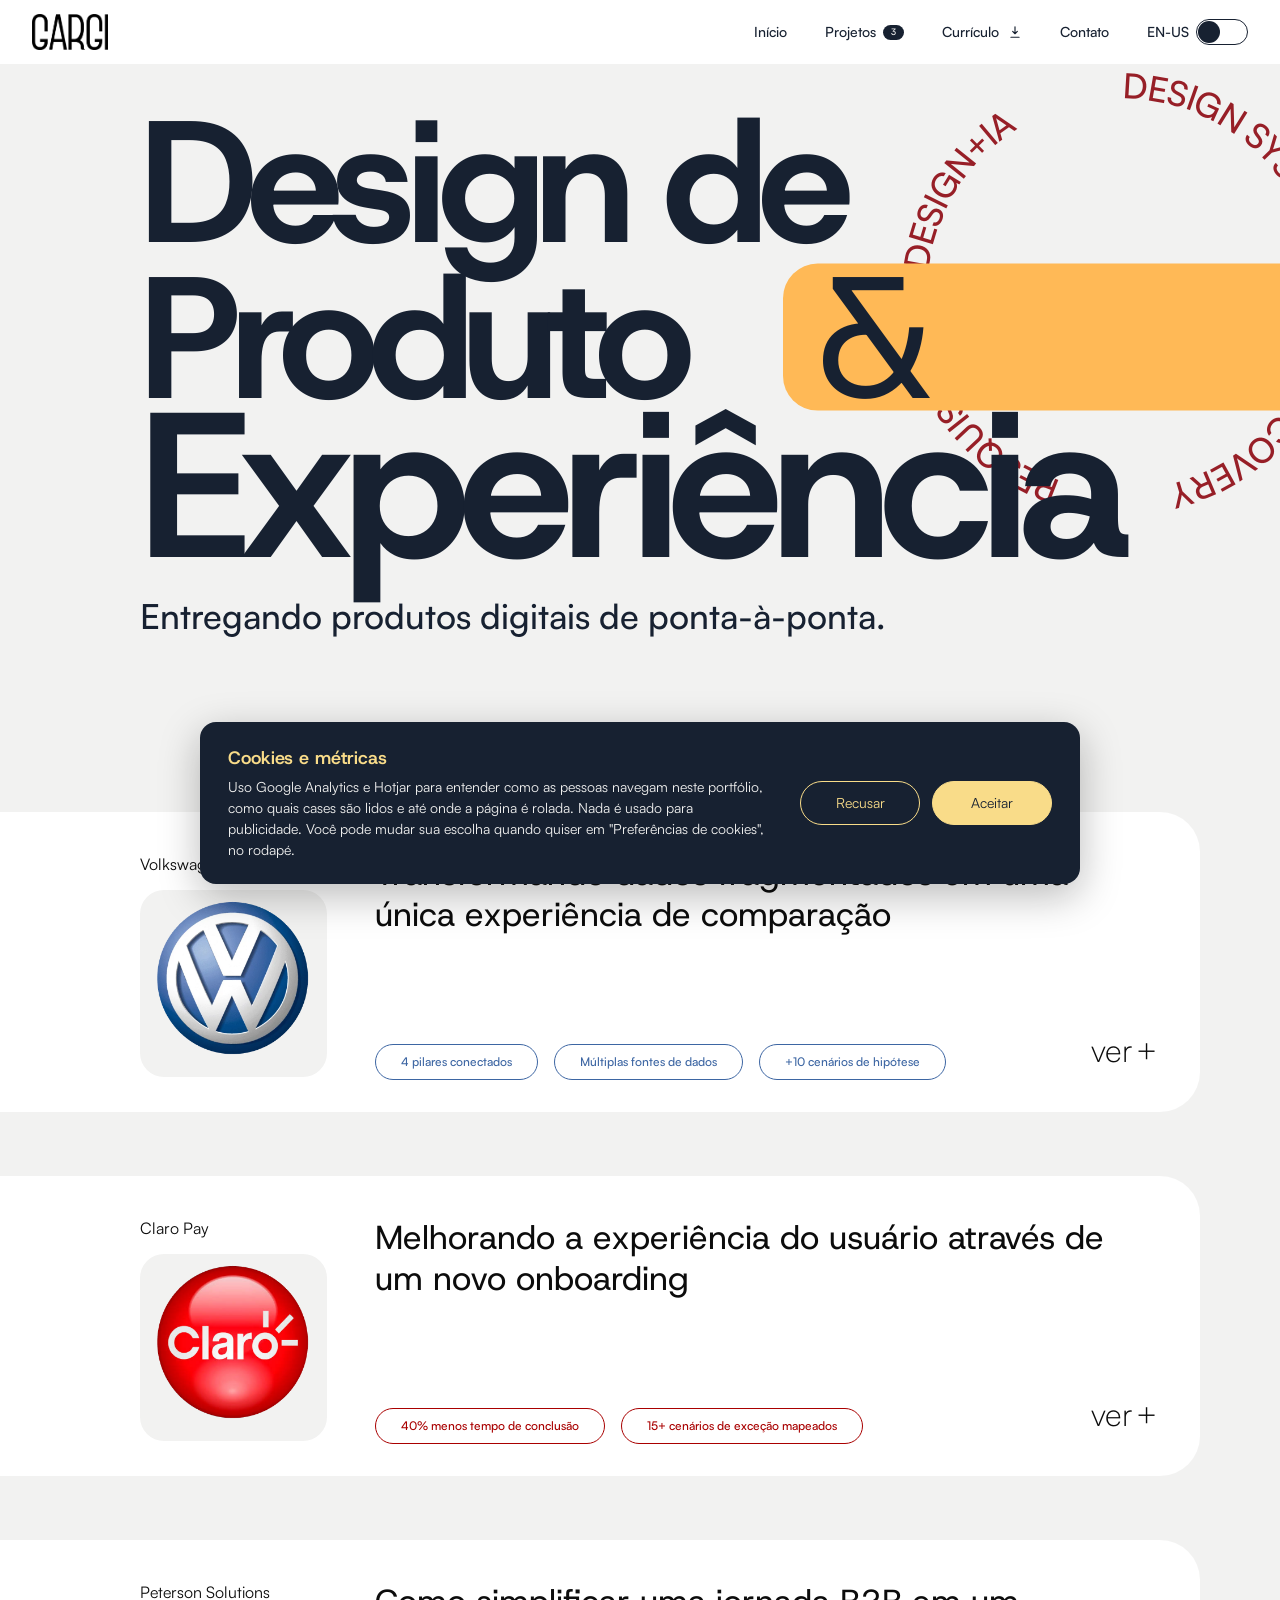
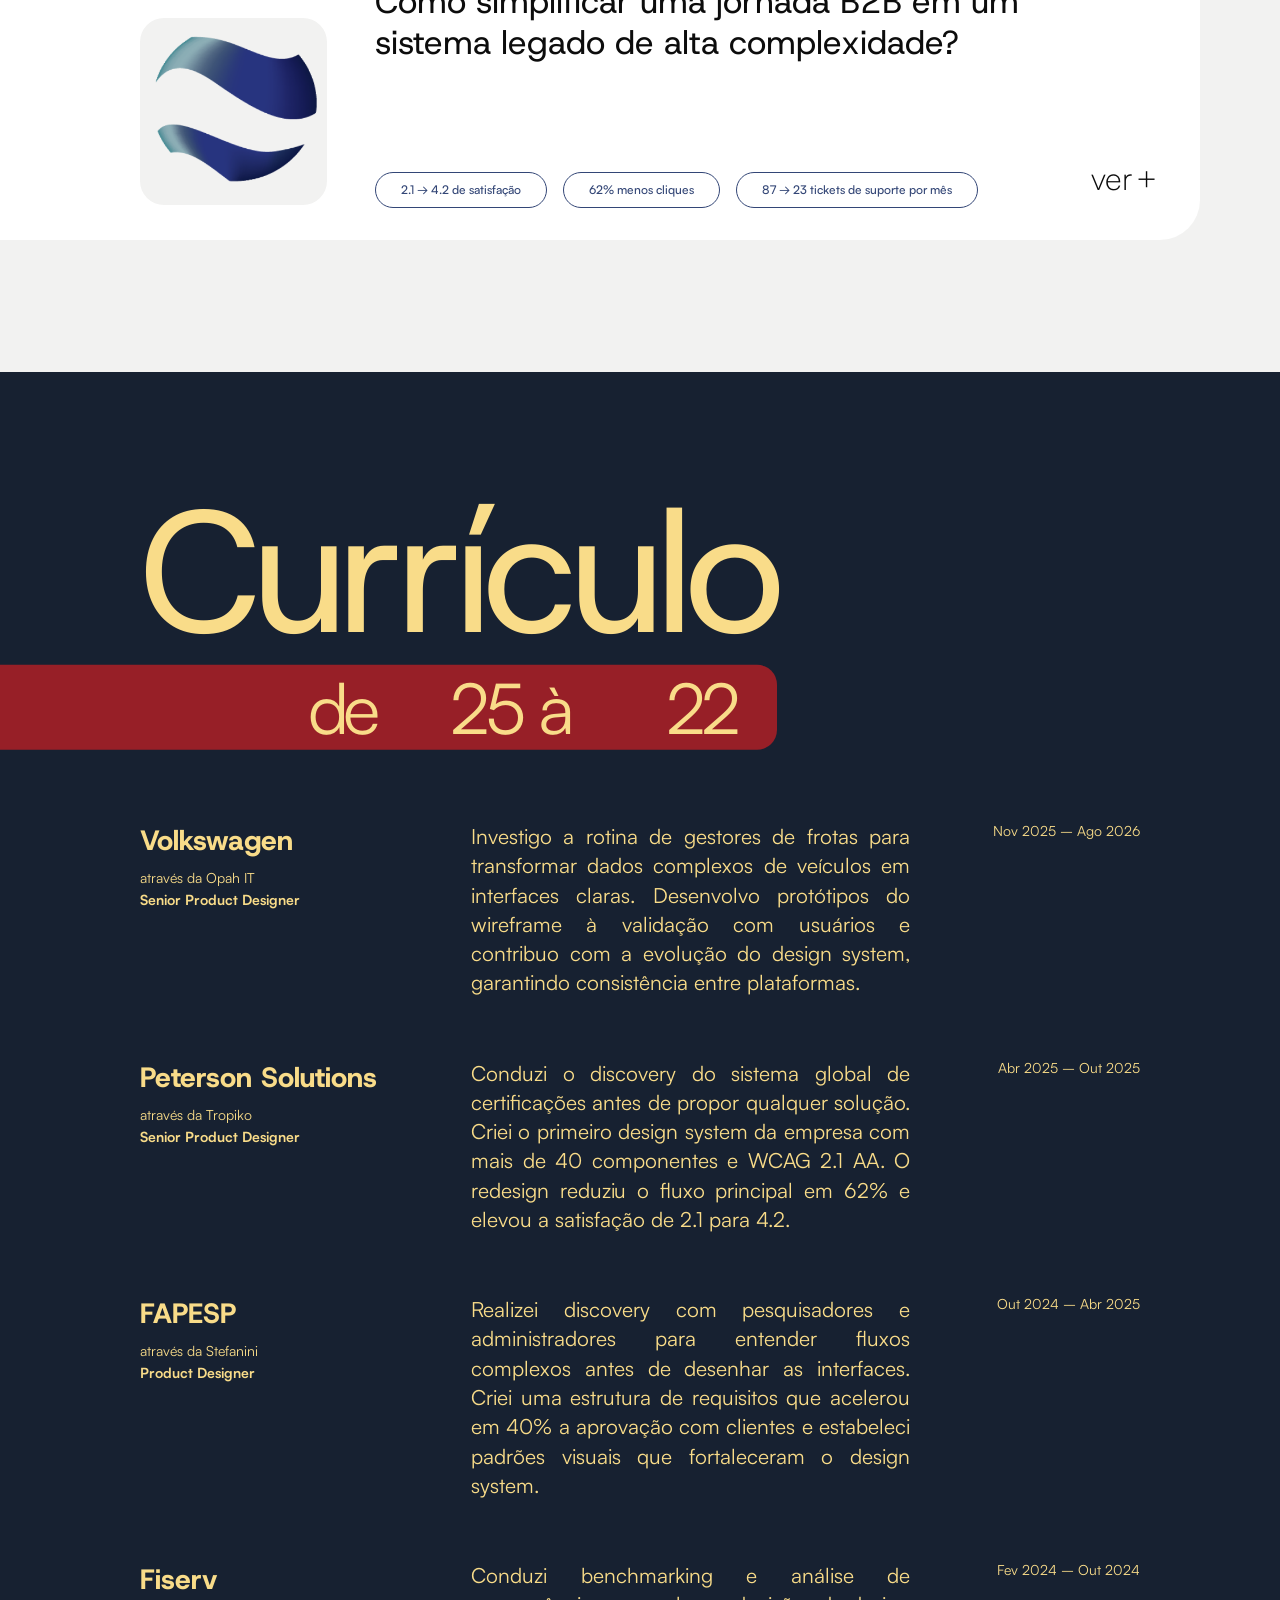
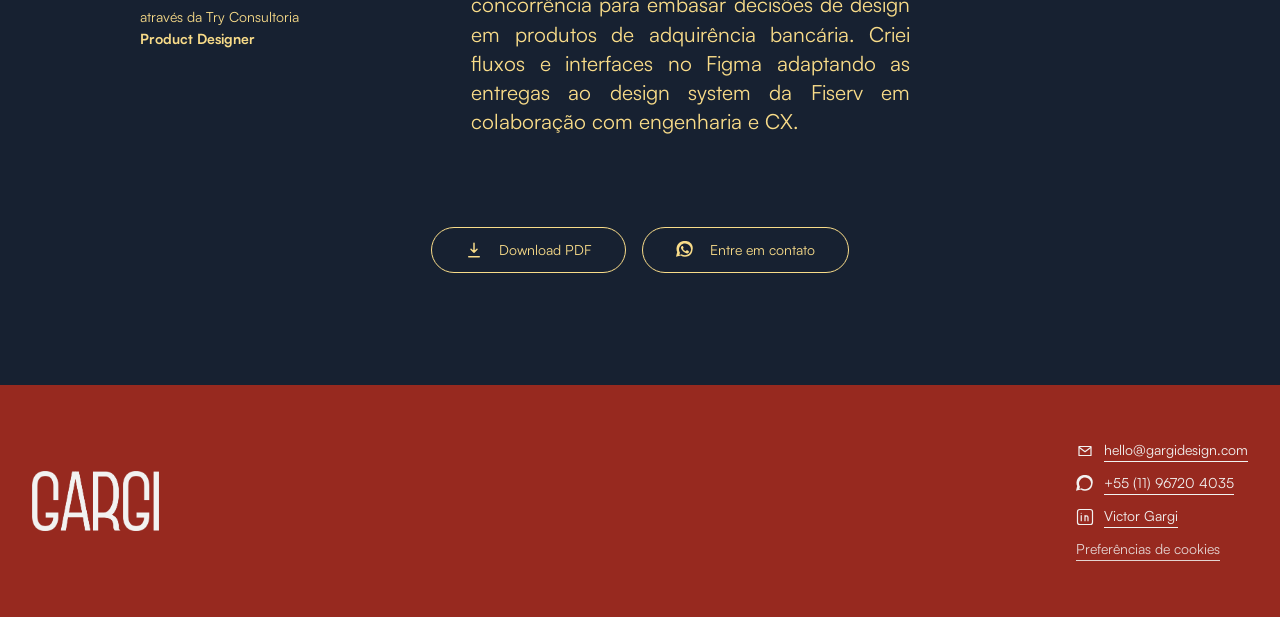
==== commit 95b2ba27: "Cards de case no tablet: logo menor e mais espaço para título e tags Co-Authored-By: Claude Opus 5.5" ====
--- a/index.html
+++ b/index.html
@@ -8,7 +8,7 @@
 <title>Gargi — Design de Produto &amp; Experiência</title>
 <meta name="description" content="Victor Gargi — Product Design &amp; Experience. Entregando produtos digitais de ponta-à-ponta.">
 <!-- Satoshi é hospedada localmente (assets/fonts) — licença confirmada, ver css/style.css -->
-<link rel="stylesheet" href="css/style.css?v=202609301900">
+<link rel="stylesheet" href="css/style.css?v=202609302000">
 <link rel="stylesheet" href="css/consent.css?v=202609300100">
 </head>
 <body>
--- a/css/style.css
+++ b/css/style.css
@@ -845,6 +845,15 @@
    espremiam a descrição em ~180px. A data desce para baixo do nome/cargo
    e a descrição fica com o resto da largura. */
 @media (min-width: 901px) and (max-width: 1200px) {
+  /* Cards de case: logo 20% menor (187 → 150px), vão menor e menos sobra à
+     direita, para a coluna do título/tags ganhar ~115px. O recuo à esquerda
+     não muda, para continuar alinhado com a hero. */
+  .case-card { padding-right: 40px; }
+  .case-card__inner { gap: 40px; padding-right: 64px; min-height: 0; }
+  .case-card__icon { width: 150px; height: 150px; border-radius: 19px; }
+  .case-card__content { min-height: 190px; }
+  .case-card__view { right: -40px; }
+  .case-card__tags { padding-right: 48px; } /* a última tag não encosta no "ver +" */
   .resume-item {
     display: grid;
     grid-template-columns: 220px minmax(0, 1fr);
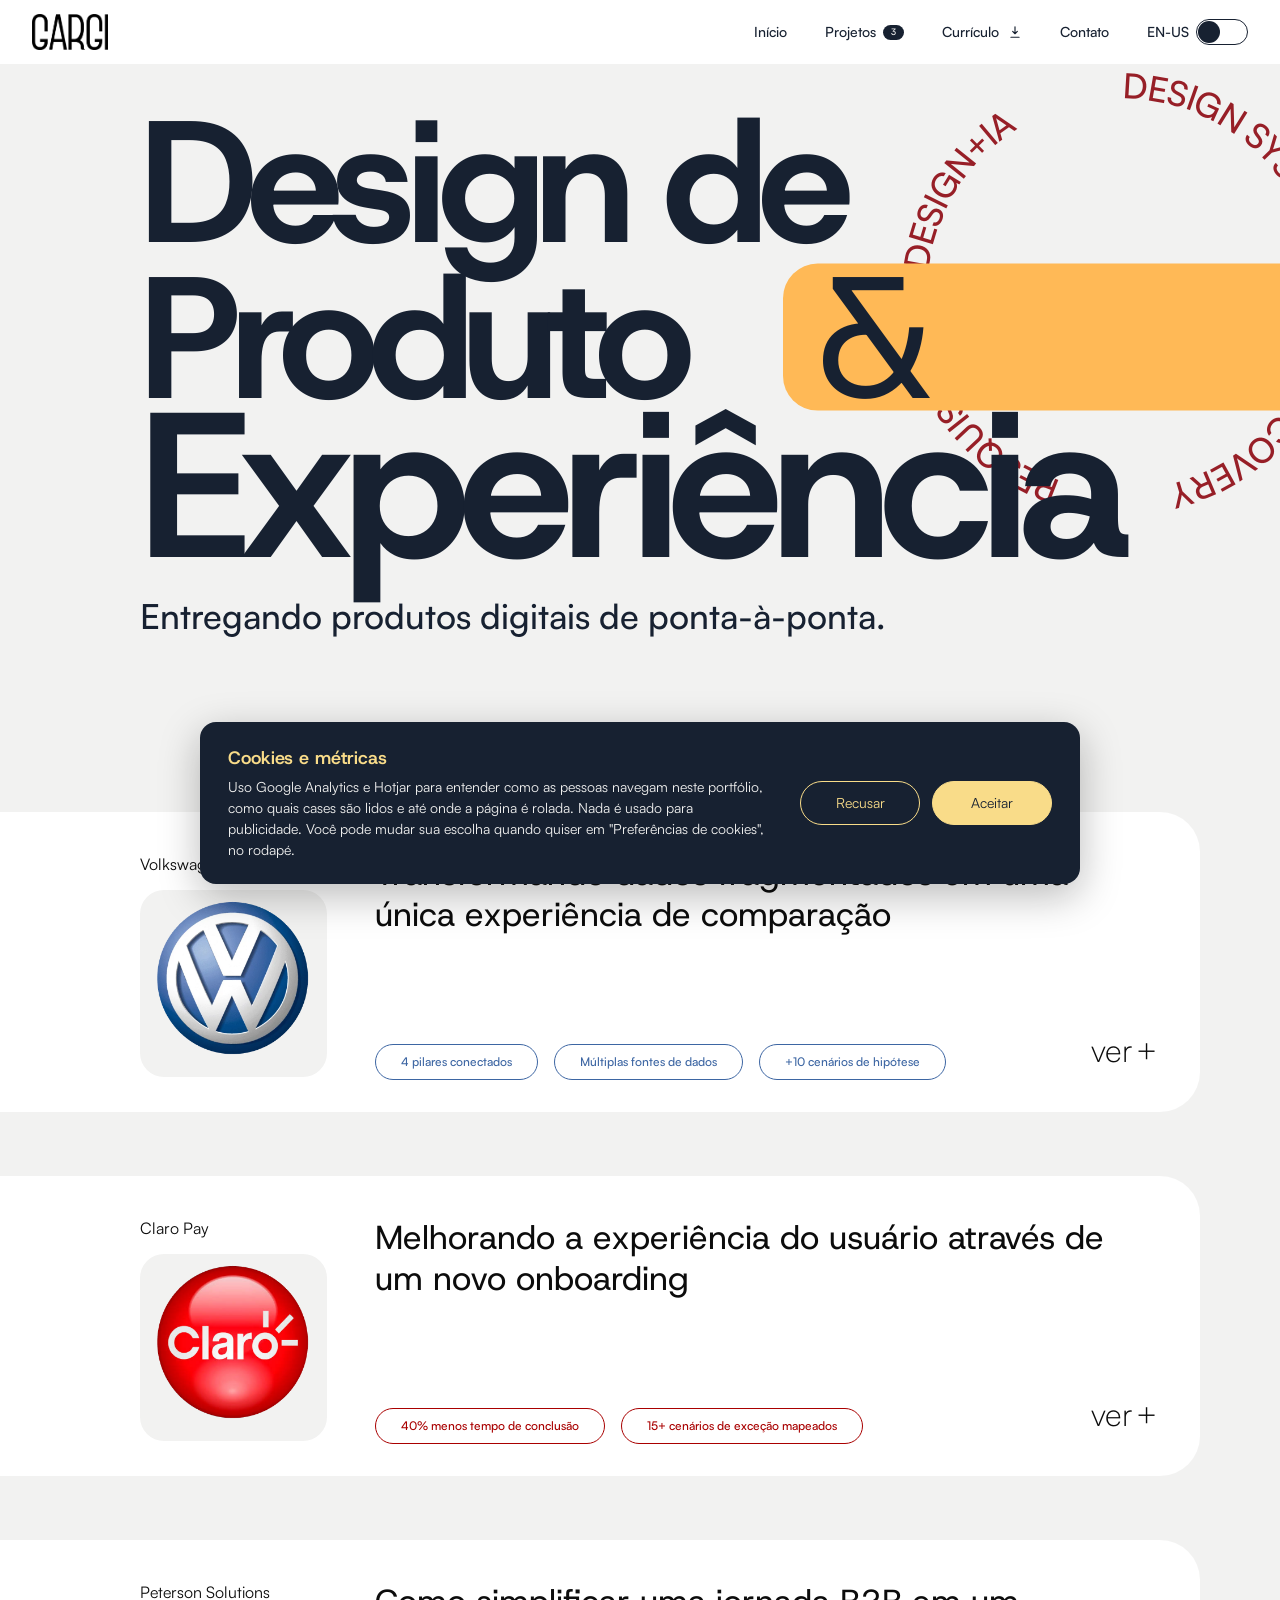
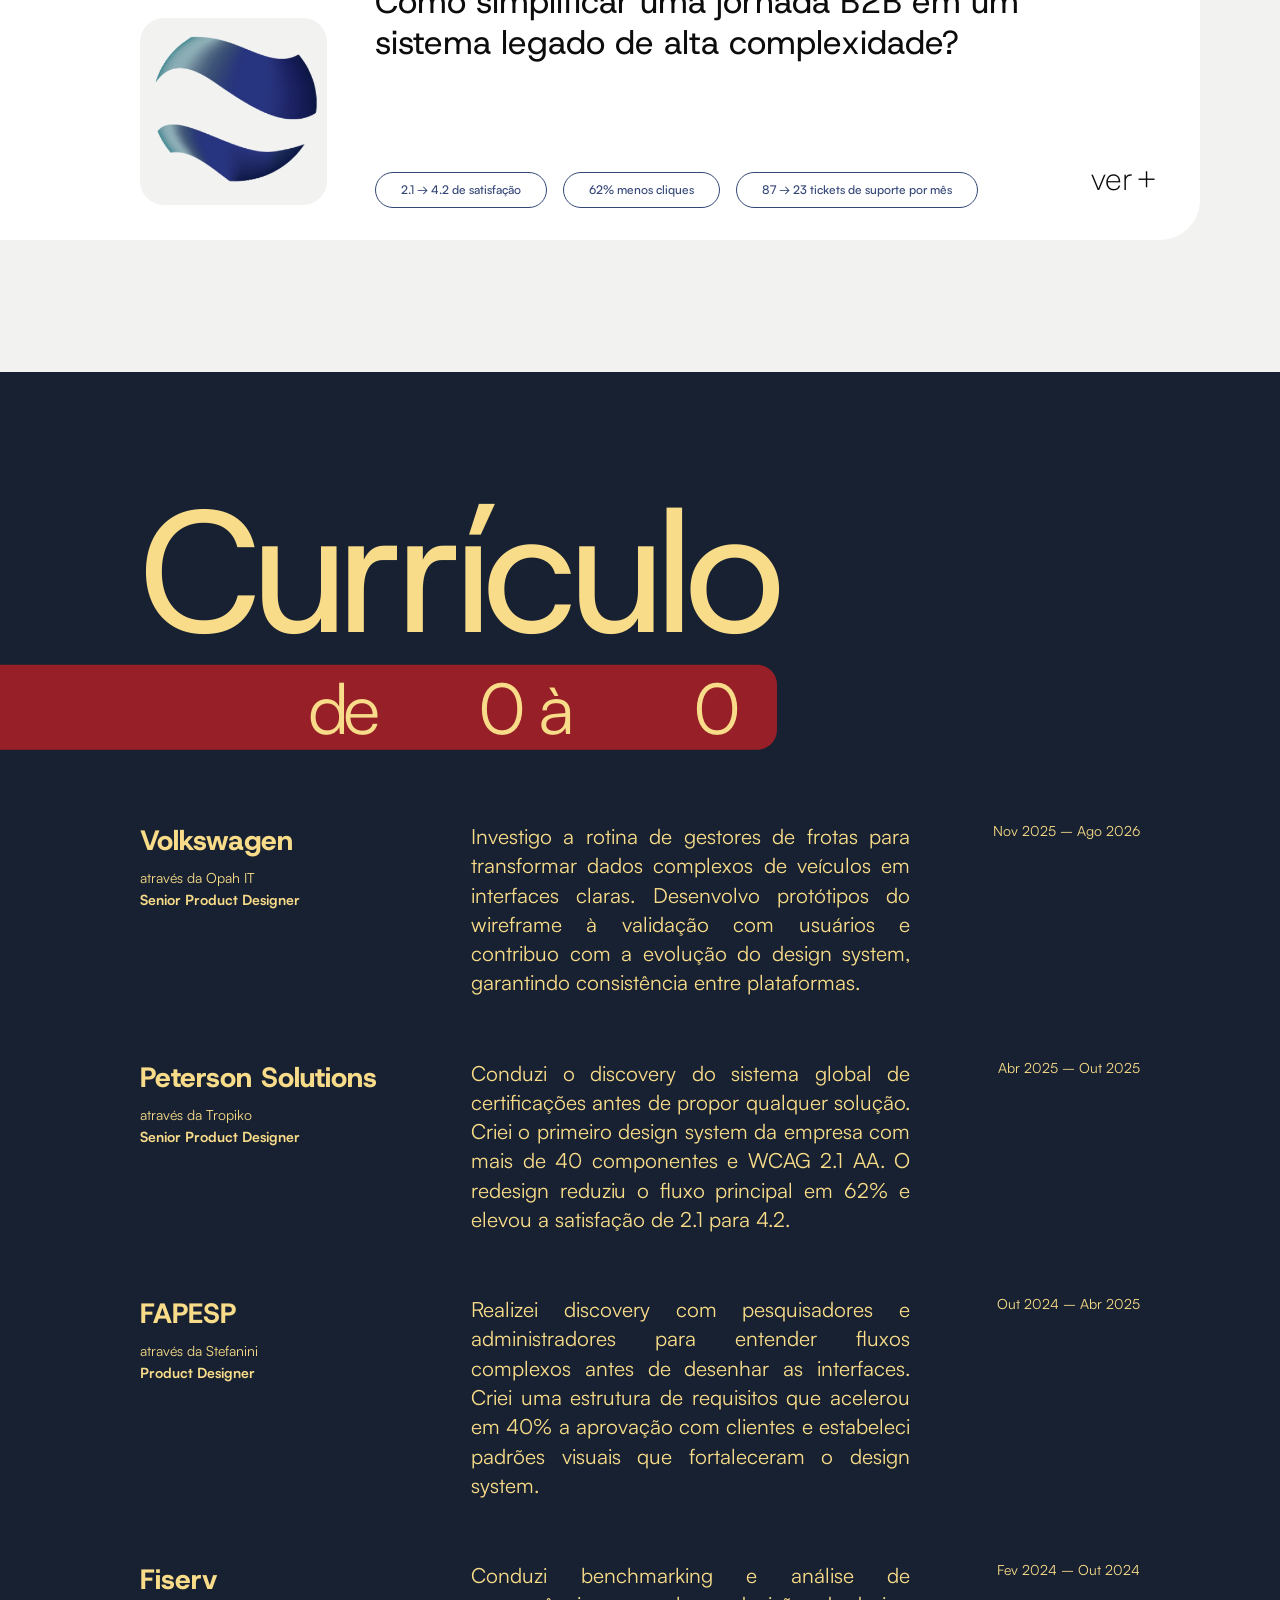
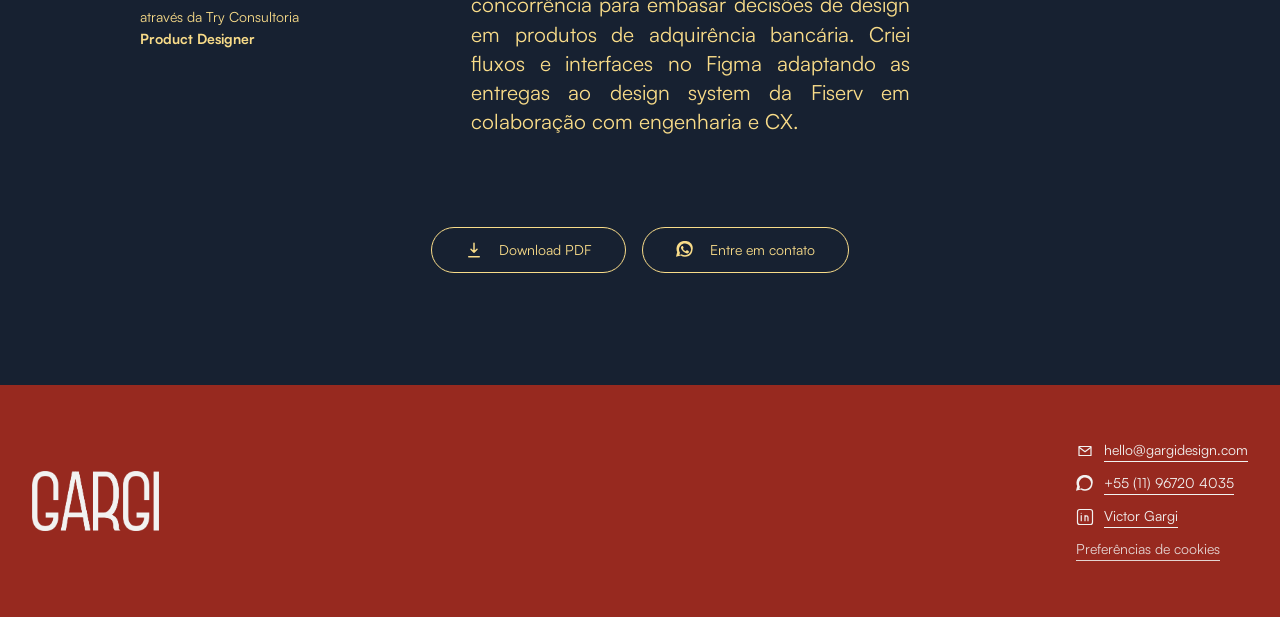
==== commit 755ce650: "Páginas de case no tablet empilhadas e prévia de link com o logo Gargi - Cases: layout empilhado (tí" ====
--- a/index.html
+++ b/index.html
@@ -7,6 +7,18 @@
 <script src="js/consent.js?v=202609301200"></script>
 <title>Gargi — Design de Produto &amp; Experiência</title>
 <meta name="description" content="Victor Gargi — Product Design &amp; Experience. Entregando produtos digitais de ponta-à-ponta.">
+<!-- Prévia de link (WhatsApp, LinkedIn etc.) — sem isso usavam a 1ª imagem da página -->
+<meta property="og:type" content="website">
+<meta property="og:site_name" content="Gargi">
+<meta property="og:locale" content="pt_BR">
+<meta property="og:url" content="https://gargidesign.com/">
+<meta property="og:title" content="Gargi — Design de Produto &amp; Experiência">
+<meta property="og:description" content="Victor Gargi — Product Design &amp; Experience. Entregando produtos digitais de ponta-à-ponta.">
+<meta property="og:image" content="https://gargidesign.com/assets/images/og-gargi.png">
+<meta property="og:image:width" content="1200">
+<meta property="og:image:height" content="630">
+<meta property="og:image:alt" content="Gargi">
+<meta name="twitter:card" content="summary_large_image">
 <!-- Satoshi é hospedada localmente (assets/fonts) — licença confirmada, ver css/style.css -->
 <link rel="stylesheet" href="css/style.css?v=202609302000">
 <link rel="stylesheet" href="css/consent.css?v=202609300100">
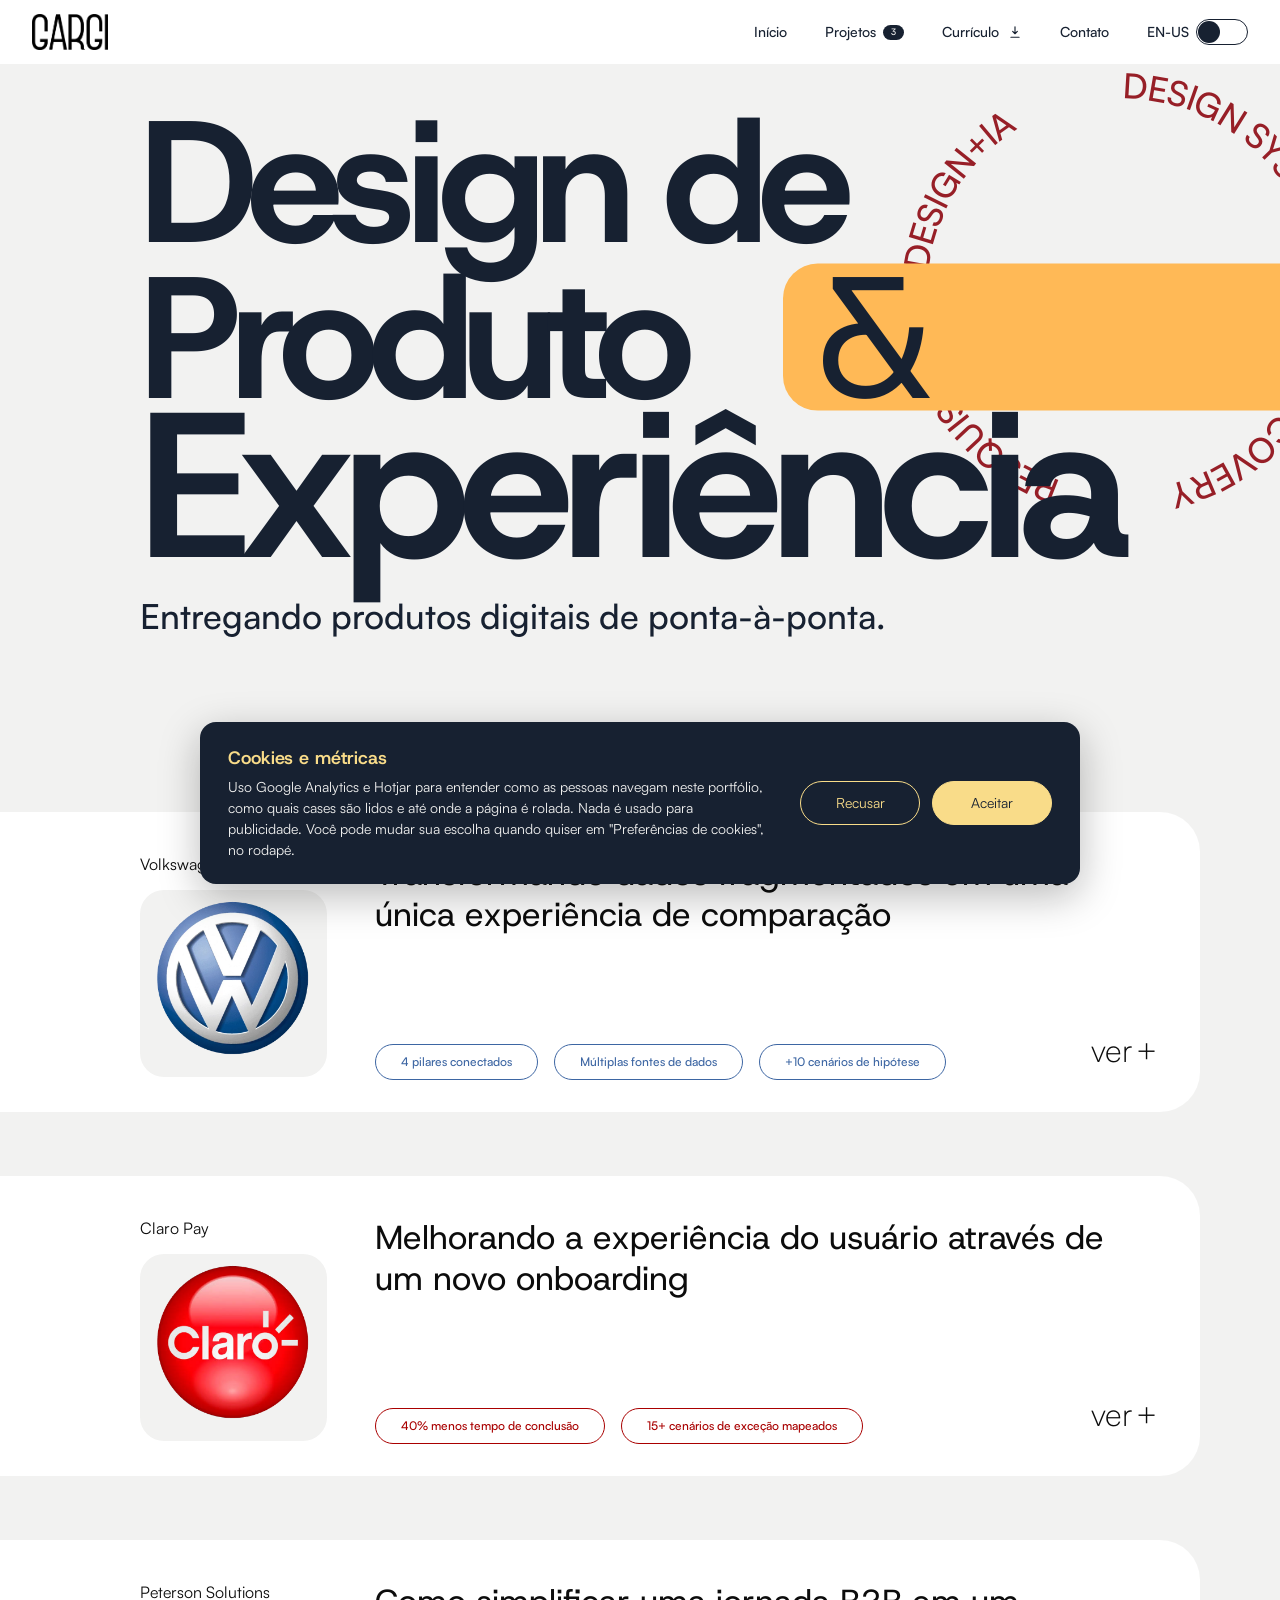
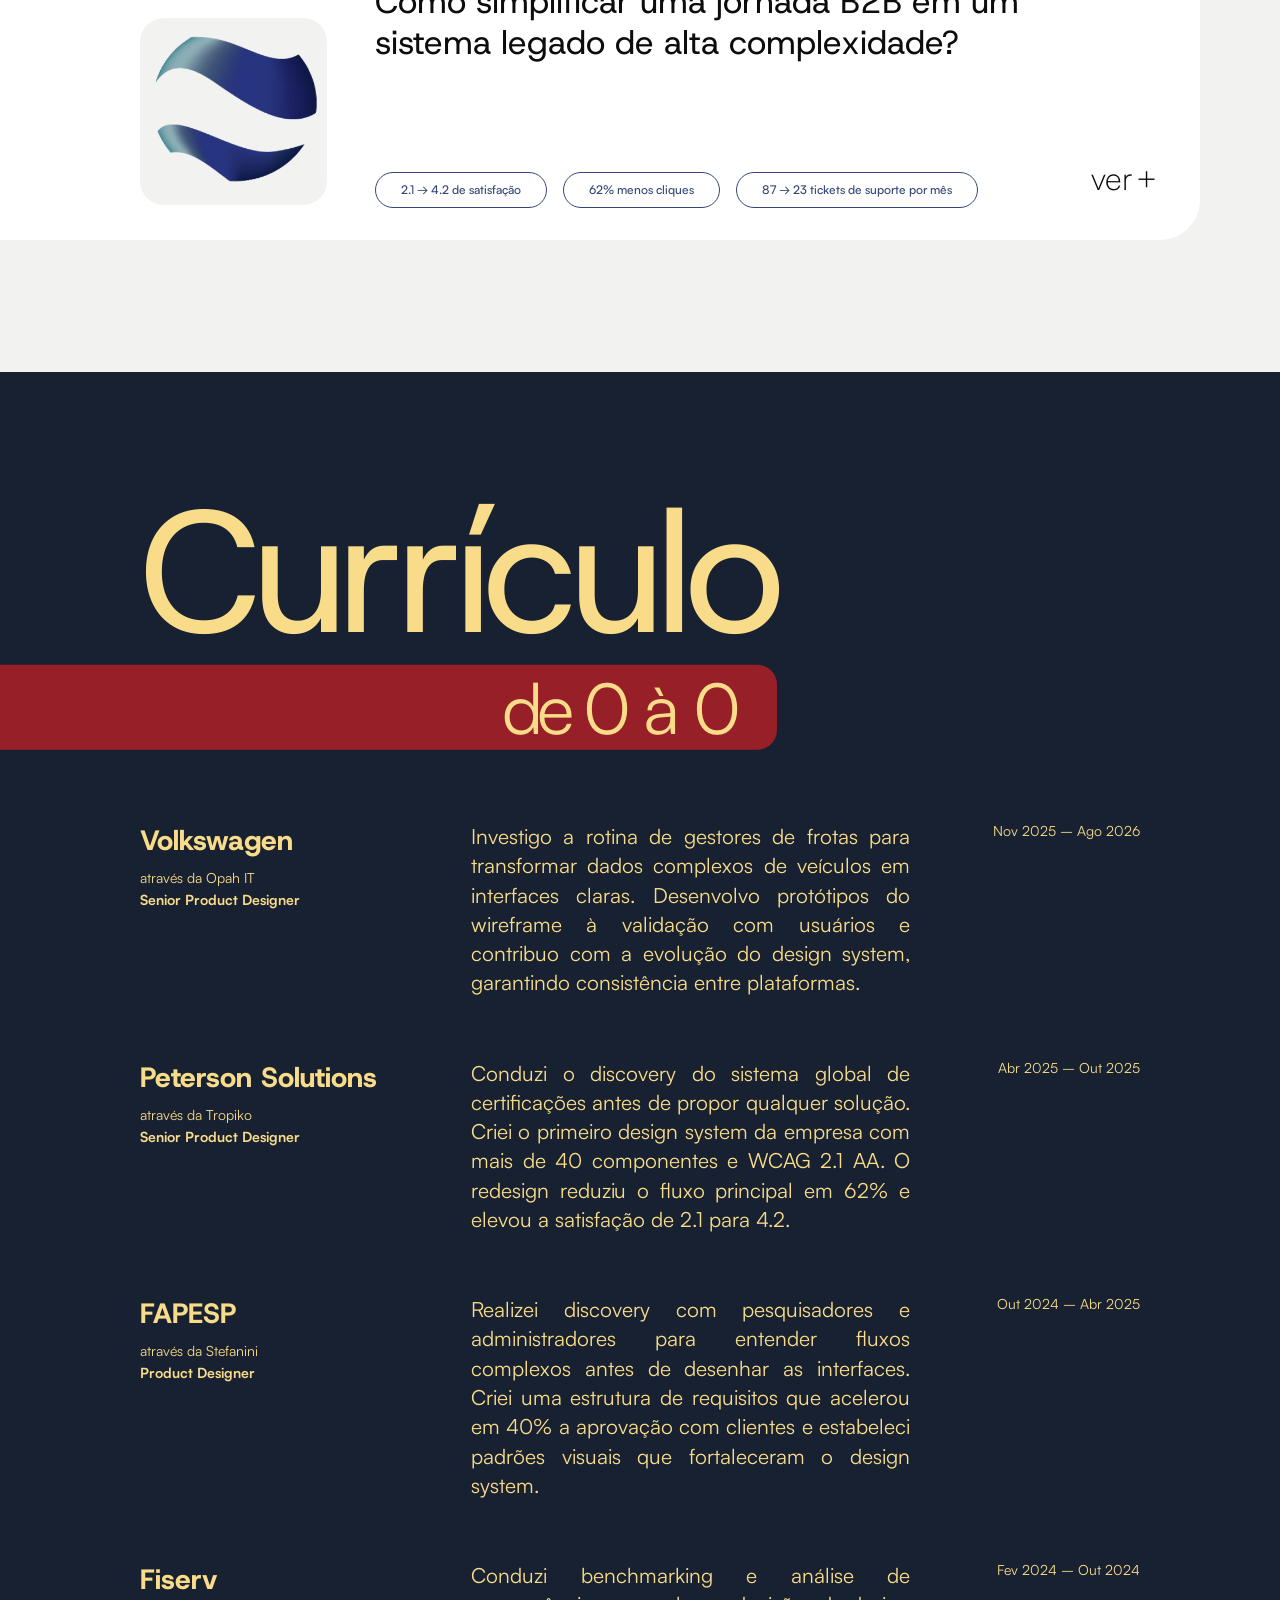
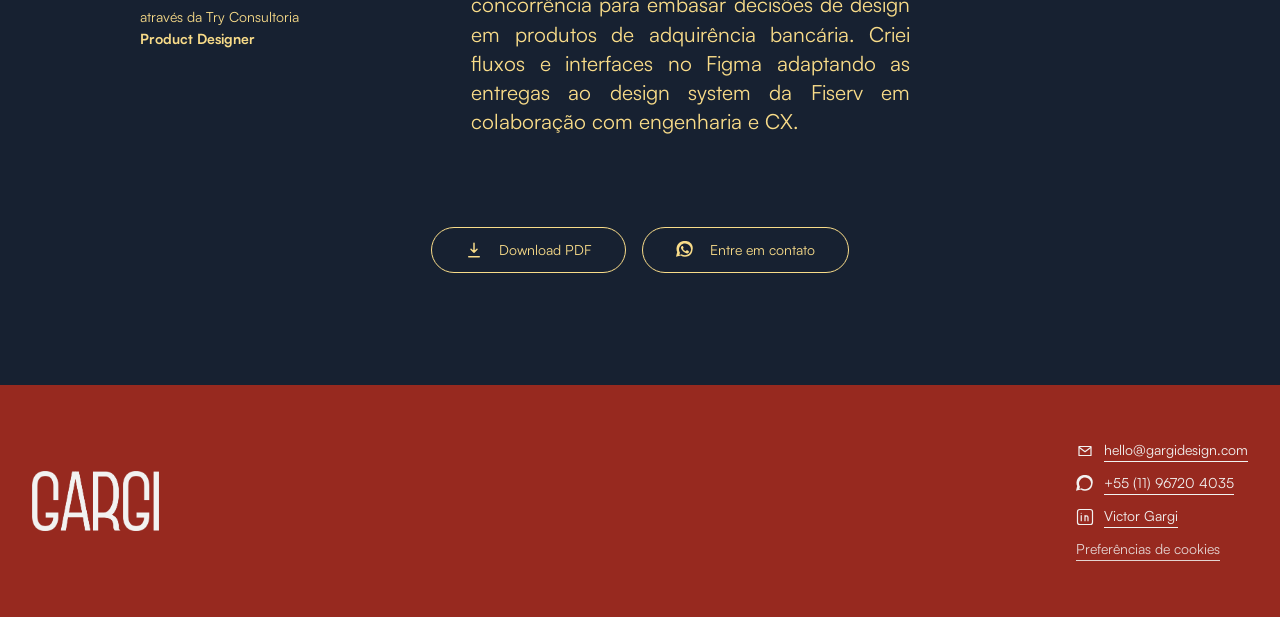
==== commit 94c91e4f: "Prévia de link: imagem Gargi em 2400×1260 com bordas redesenhadas Co-Authored-By: Claude Opus 5.5 <n" ====
--- a/index.html
+++ b/index.html
@@ -14,9 +14,9 @@
 <meta property="og:url" content="https://gargidesign.com/">
 <meta property="og:title" content="Gargi — Design de Produto &amp; Experiência">
 <meta property="og:description" content="Victor Gargi — Product Design &amp; Experience. Entregando produtos digitais de ponta-à-ponta.">
-<meta property="og:image" content="https://gargidesign.com/assets/images/og-gargi.png">
-<meta property="og:image:width" content="1200">
-<meta property="og:image:height" content="630">
+<meta property="og:image" content="https://gargidesign.com/assets/images/og-gargi-2x.png">
+<meta property="og:image:width" content="2400">
+<meta property="og:image:height" content="1260">
 <meta property="og:image:alt" content="Gargi">
 <meta name="twitter:card" content="summary_large_image">
 <!-- Satoshi é hospedada localmente (assets/fonts) — licença confirmada, ver css/style.css -->
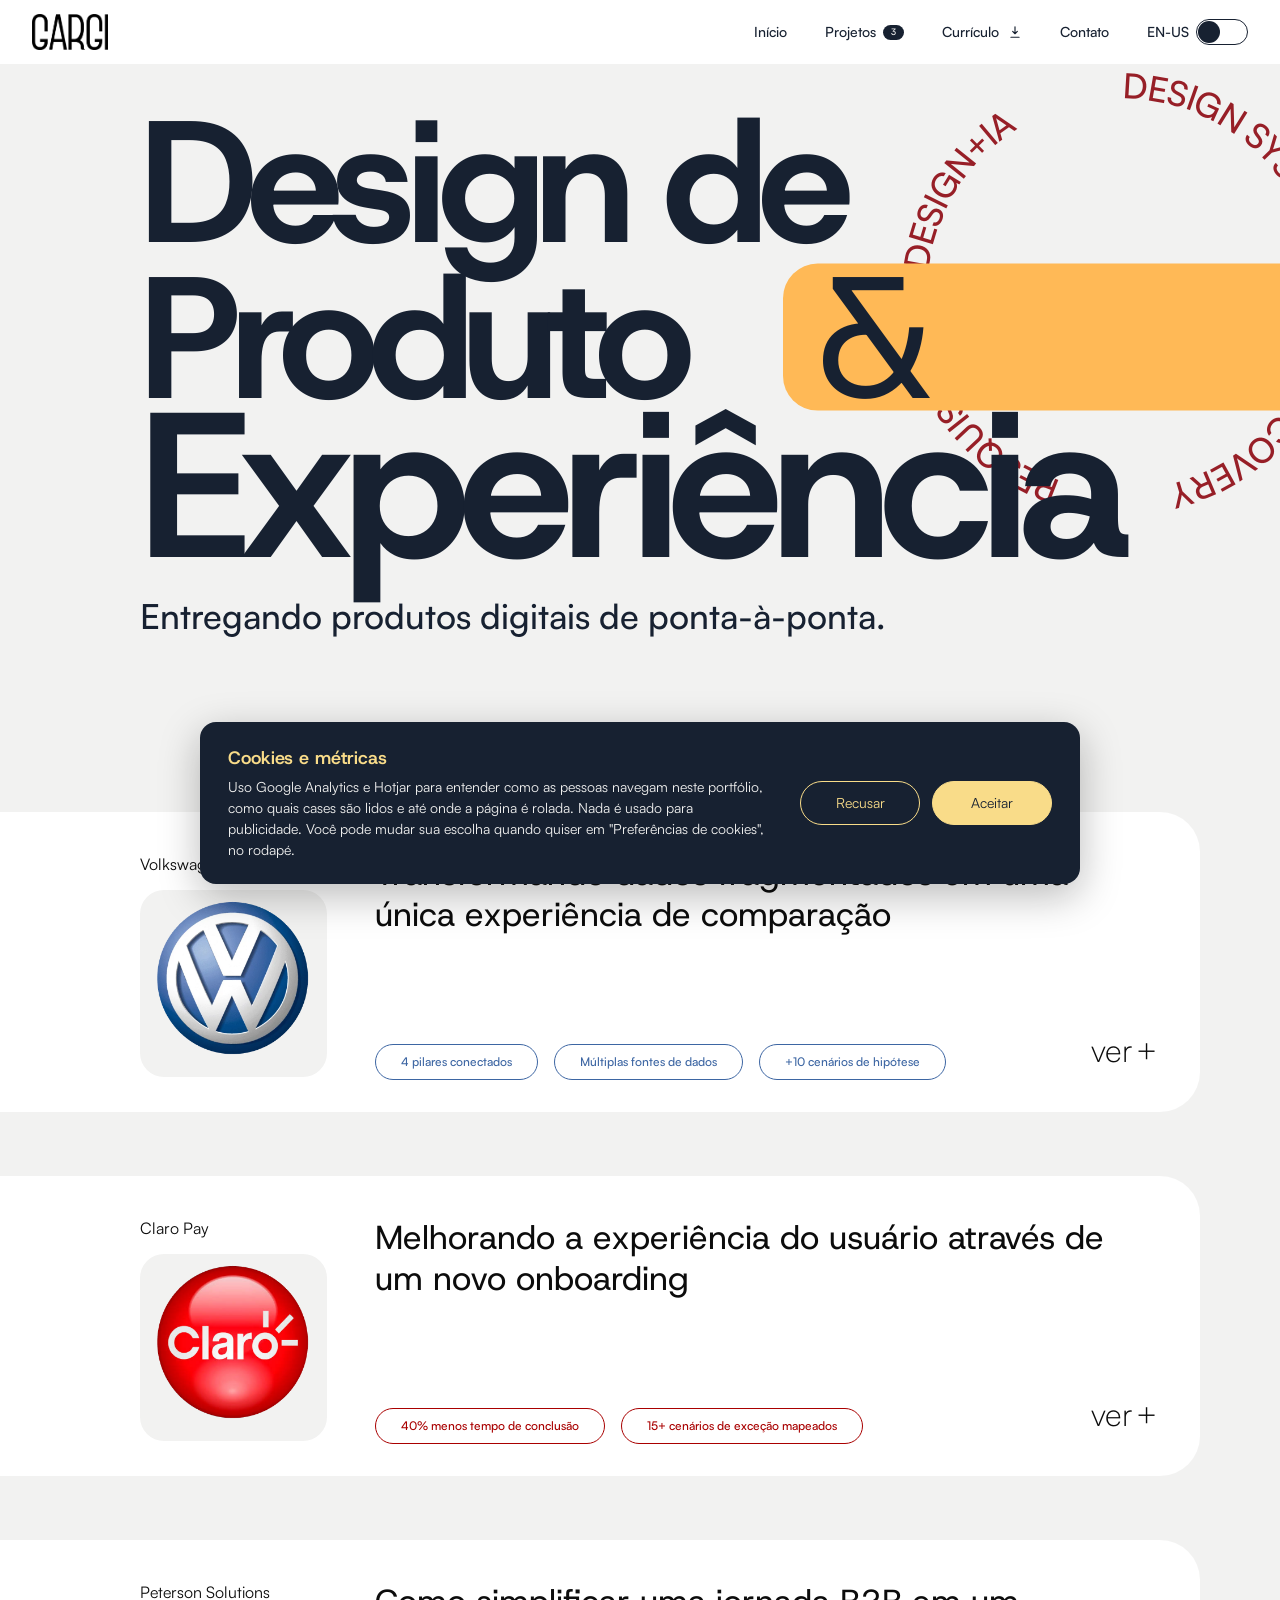
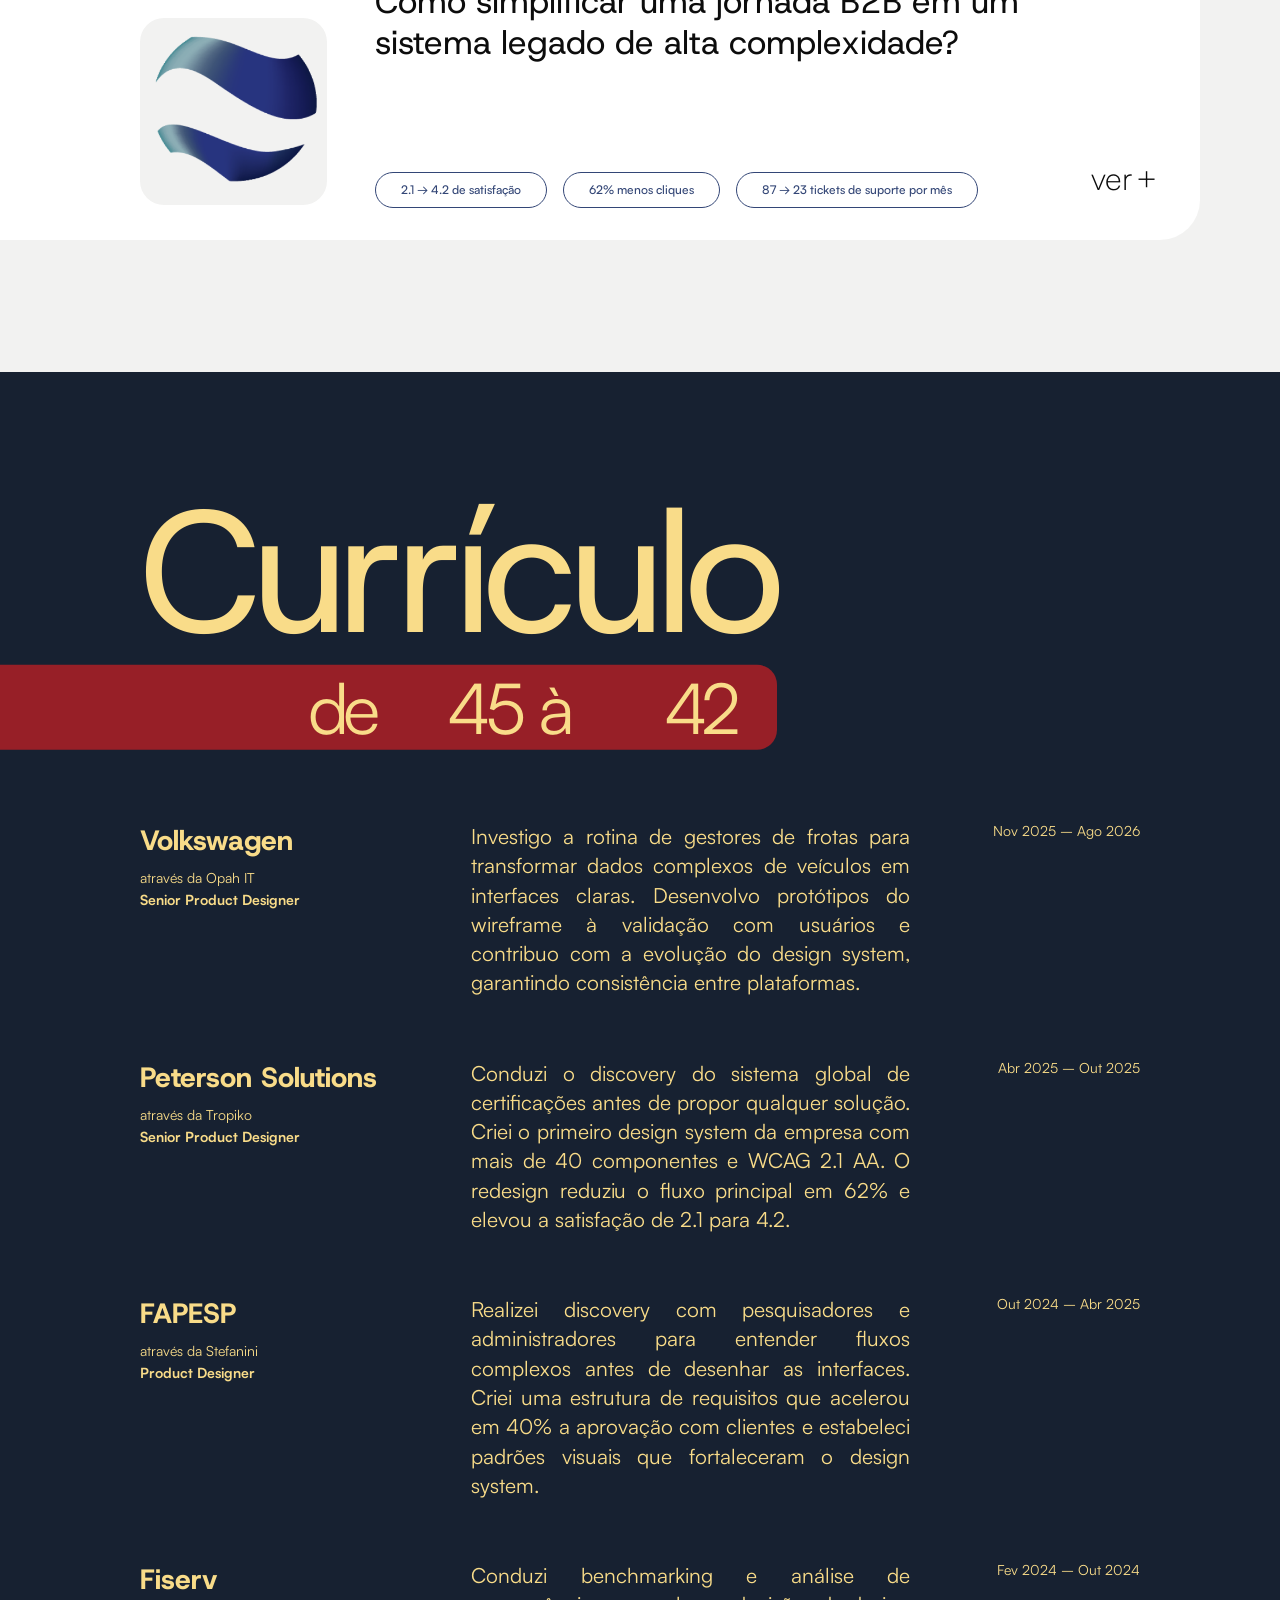
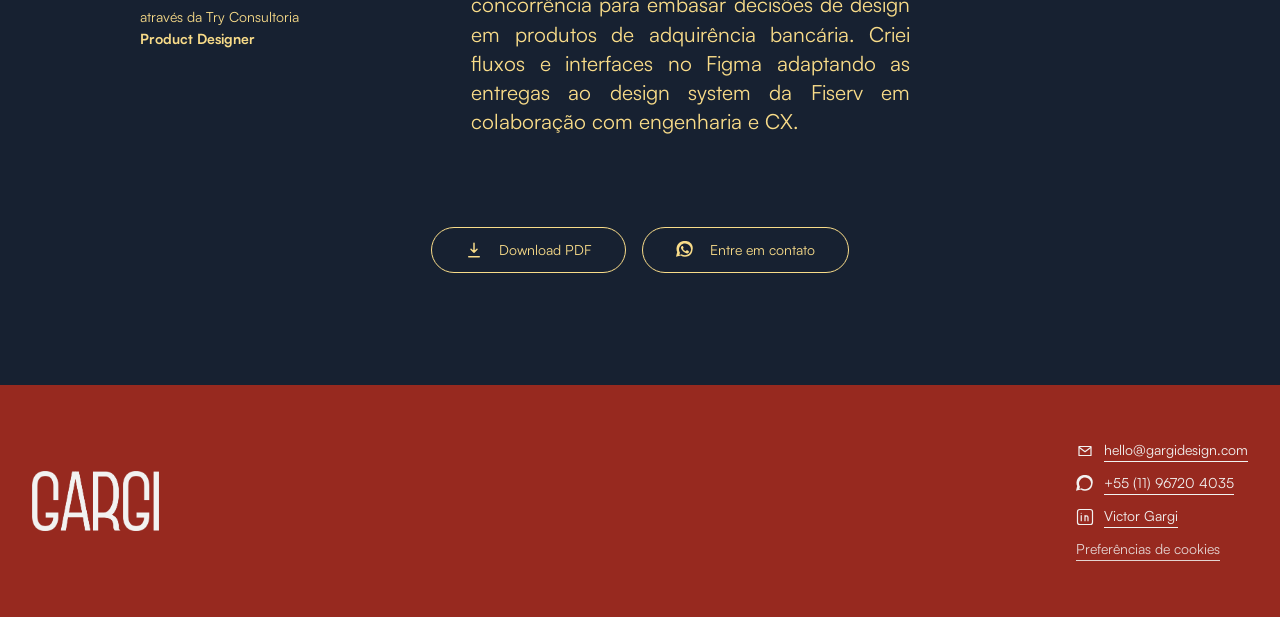
==== commit ec9239aa: "Nova versão do style.css para furar o cache do Cloudflare O endereço ?v=202610050900 foi cacheado co" ====
--- a/index.html
+++ b/index.html
@@ -20,7 +20,7 @@
 <meta property="og:image:alt" content="Gargi">
 <meta name="twitter:card" content="summary_large_image">
 <!-- Satoshi é hospedada localmente (assets/fonts) — licença confirmada, ver css/style.css -->
-<link rel="stylesheet" href="css/style.css?v=202609302000">
+<link rel="stylesheet" href="css/style.css?v=202610052000">
 <link rel="stylesheet" href="css/consent.css?v=202609300100">
 </head>
 <body>
--- a/css/style.css
+++ b/css/style.css
@@ -294,6 +294,14 @@
     padding-top: 14px;
     opacity: 1;
     pointer-events: auto;
+    transform: none;
+    transition: none;
+  }
+  /* Os estados hover/foco/aberto do desktop têm especificidade maior e
+     reaplicavam o translate(-50%), empurrando a lista pra fora da tela */
+  .js-nav .nav__item--dropdown:hover .nav__dropdown,
+  .js-nav .nav__item--dropdown:focus-within .nav__dropdown,
+  .js-nav .nav__item--dropdown.is-open .nav__dropdown {
     transform: none;
   }
   .js-nav .nav__dropdown ul {
